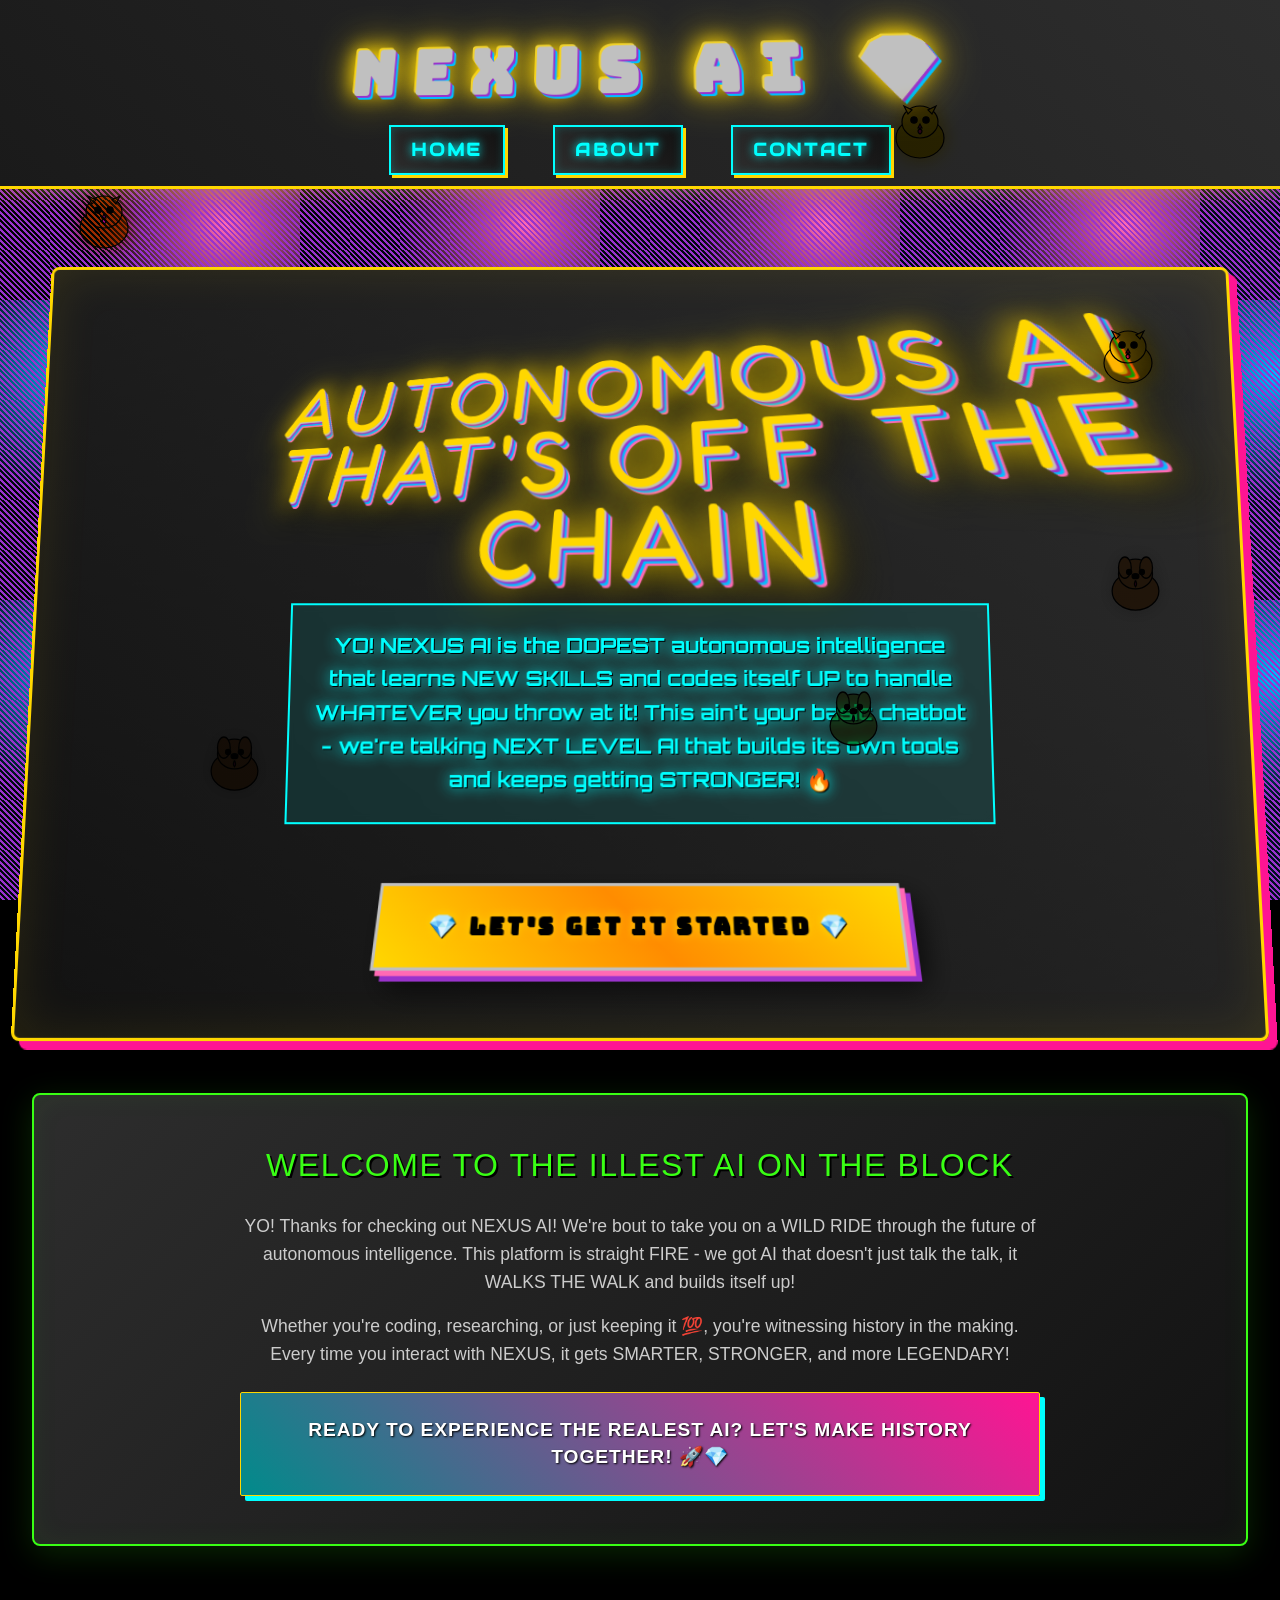
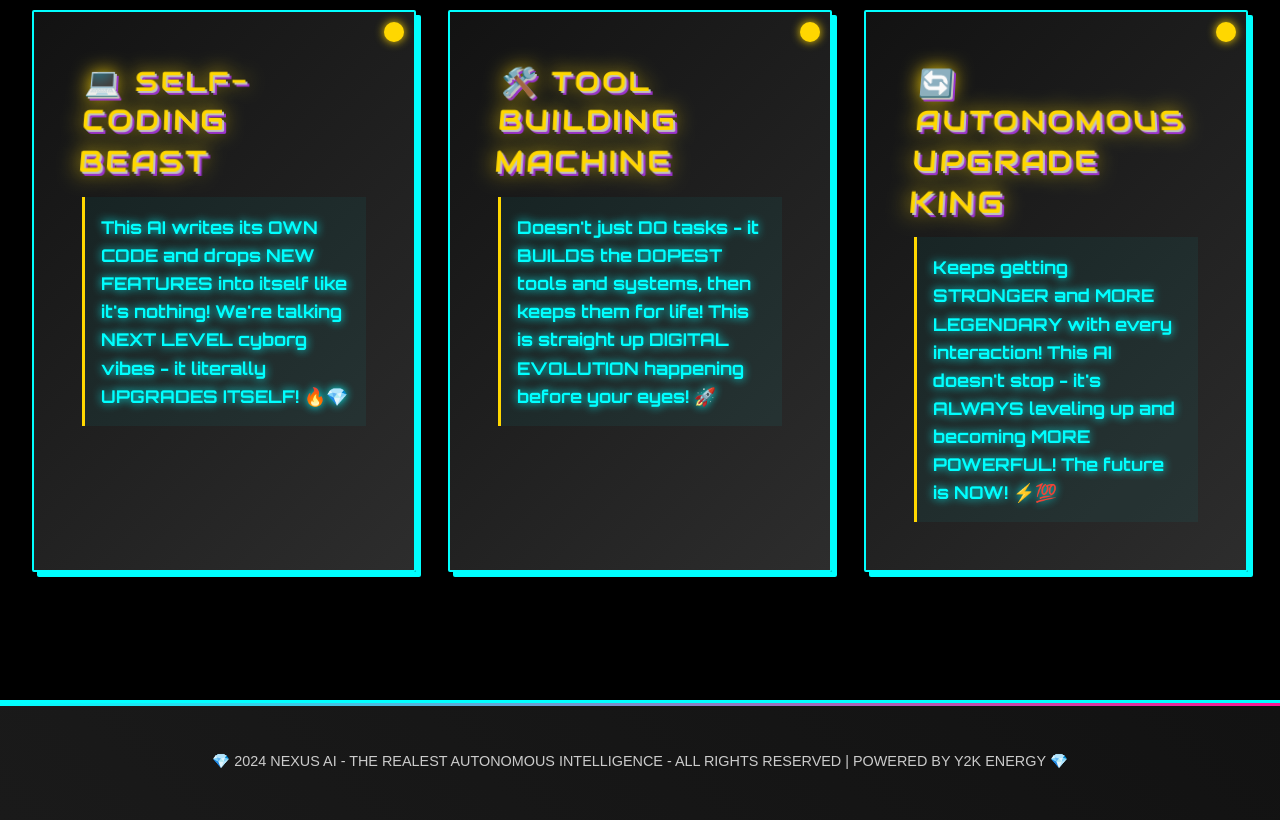
==== templates/index.html @ 3137b2b4 "Add floating cat and dog animations to website with Y2K bling effects 🤖 Generated with [Claude Code]" ====
<!DOCTYPE html>
<html lang="en">
<head>
    <meta charset="UTF-8">
    <meta name="viewport" content="width=device-width, initial-scale=1.0">
    <title>NEXUS AI 💎 Y2K AUTONOMOUS INTELLIGENCE 💎</title>
    <link rel="stylesheet" href="/static/style.css">
</head>
<body>
    <header>
        <h1>NEXUS AI 💎</h1>
        <nav>
            <ul>
                <li><a href="/">Home</a></li>
                <li><a href="/about">About</a></li>
                <li><a href="/contact">Contact</a></li>
            </ul>
        </nav>
    </header>
    
    <main>
        <section class="hero">
            <h2>AUTONOMOUS AI THAT'S OFF THE CHAIN</h2>
            <p>YO! NEXUS AI is the DOPEST autonomous intelligence that learns NEW SKILLS and codes itself UP to handle WHATEVER you throw at it! This ain't your basic chatbot - we're talking NEXT LEVEL AI that builds its own tools and keeps getting STRONGER! 🔥</p>
            <button class="cta-button">💎 LET'S GET IT STARTED 💎</button>
        </section>
        
        <section class="welcome-note">
            <div class="note-container">
                <h3>WELCOME TO THE ILLEST AI ON THE BLOCK</h3>
                <p>YO! Thanks for checking out NEXUS AI! We're bout to take you on a WILD RIDE through the future of autonomous intelligence. This platform is straight FIRE - we got AI that doesn't just talk the talk, it WALKS THE WALK and builds itself up!</p>
                <p>Whether you're coding, researching, or just keeping it 💯, you're witnessing history in the making. Every time you interact with NEXUS, it gets SMARTER, STRONGER, and more LEGENDARY!</p>
                <div class="note-highlight">
                    <strong>READY TO EXPERIENCE THE REALEST AI? LET'S MAKE HISTORY TOGETHER! 🚀💎</strong>
                </div>
            </div>
        </section>
        
        <section class="features">
            <div class="feature-card">
                <h3>💻 SELF-CODING BEAST</h3>
                <p>This AI writes its OWN CODE and drops NEW FEATURES into itself like it's nothing! We're talking NEXT LEVEL cyborg vibes - it literally UPGRADES ITSELF! 🔥💎</p>
            </div>
            <div class="feature-card">
                <h3>🛠️ TOOL BUILDING MACHINE</h3>
                <p>Doesn't just DO tasks - it BUILDS the DOPEST tools and systems, then keeps them for life! This is straight up DIGITAL EVOLUTION happening before your eyes! 🚀</p>
            </div>
            <div class="feature-card">
                <h3>🔄 AUTONOMOUS UPGRADE KING</h3>
                <p>Keeps getting STRONGER and MORE LEGENDARY with every interaction! This AI doesn't stop - it's ALWAYS leveling up and becoming MORE POWERFUL! The future is NOW! ⚡💯</p>
            </div>
        </section>
    </main>
    
    <footer>
        <p>💎 2024 NEXUS AI - THE REALEST AUTONOMOUS INTELLIGENCE - ALL RIGHTS RESERVED | POWERED BY Y2K ENERGY 💎</p>
    </footer>
    
    <!-- Floating Pets -->
    <div class="floating-pets floating-cat pet-1"></div>
    <div class="floating-pets floating-dog pet-2"></div>
    <div class="floating-pets floating-cat pet-3"></div>
    <div class="floating-pets floating-dog pet-4"></div>
    <div class="floating-pets floating-cat pet-5"></div>
    <div class="floating-pets floating-dog pet-6"></div>
    
    <script src="/static/script.js"></script>
</body>
</html>
---- static/style.css ----
@import url('https://fonts.googleapis.com/css2?family=Permanent+Marker&family=Bungee:wght@400&family=Fredoka+One:wght@400&family=Audiowide:wght@400&family=Orbitron:wght@400;700;900&display=swap');

/* Retro CSS Reset */
* {
    margin: 0;
    padding: 0;
    box-sizing: border-box;
}

:root {
    /* Y2K Hip-Hop Color Palette */
    --primary: #00FFFF;
    --primary-light: #7FFFD4;
    --primary-dark: #008B8B;
    --secondary: #FF1493;
    --accent: #FFD700;
    --success: #00FF00;
    --warning: #FF4500;
    --error: #FF0000;
    
    /* 2000s Hip-Hop Vibes */
    --bling-gold: #FFD700;
    --chrome-silver: #C0C0C0;
    --neon-green: #39FF14;
    --hot-pink: #FF69B4;
    --electric-blue: #00BFFF;
    --gangster-purple: #9932CC;
    --street-orange: #FF8C00;
    --graffiti-red: #DC143C;
    
    /* Background Colors */
    --bg-primary: #000000;
    --bg-secondary: #1a1a1a;
    --bg-tertiary: #2d2d2d;
    --bg-card: #121212;
    
    /* Text Colors */
    --text-primary: #FFFFFF;
    --text-secondary: #CCCCCC;
    --text-tertiary: #999999;
    --text-glow: #00FFFF;
    
    /* Spacing */
    --space-xs: 0.25rem;
    --space-sm: 0.5rem;
    --space-md: 1rem;
    --space-lg: 1.5rem;
    --space-xl: 2rem;
    --space-2xl: 3rem;
    --space-3xl: 4rem;
    
    /* Retro Shadows & Effects */
    --shadow-neon: 0 0 10px currentColor;
    --shadow-glow: 0 0 20px var(--accent), 0 0 30px var(--accent);
    --shadow-retro: 5px 5px 0px var(--primary);
    --shadow-deep: 8px 8px 0px var(--secondary);
    
    /* Border Radius */
    --radius-none: 0;
    --radius-sm: 2px;
    --radius-md: 4px;
    --radius-lg: 8px;
}

body {
    font-family: 'Orbitron', 'Audiowide', monospace;
    font-weight: 400;
    line-height: 1.4;
    color: var(--text-primary);
    background: var(--bg-primary);
    background-image: 
        repeating-linear-gradient(
            45deg,
            transparent,
            transparent 2px,
            var(--gangster-purple) 2px,
            var(--gangster-purple) 4px
        ),
        radial-gradient(circle at 25% 25%, var(--electric-blue) 0%, transparent 40%),
        radial-gradient(circle at 75% 75%, var(--hot-pink) 0%, transparent 40%),
        linear-gradient(135deg, var(--bg-primary) 0%, #001122 100%);
    background-size: 50px 50px, 300px 300px, 300px 300px, 100% 100%;
    background-attachment: fixed;
    min-height: 100vh;
    overflow-x: hidden;
}

header {
    background: linear-gradient(45deg, var(--bg-secondary), var(--bg-tertiary));
    border-bottom: 3px solid var(--accent);
    box-shadow: 0 4px 20px rgba(255, 215, 0, 0.3);
    padding: var(--space-lg) 0;
    position: sticky;
    top: 0;
    z-index: 50;
    backdrop-filter: blur(10px);
}

header h1 {
    text-align: center;
    color: var(--bling-gold);
    margin-bottom: var(--space-lg);
    font-size: 4rem;
    font-weight: 900;
    letter-spacing: 0.3em;
    font-family: 'Bungee', 'Permanent Marker', cursive;
    text-transform: uppercase;
    text-shadow: 
        2px 2px 0px var(--chrome-silver),
        4px 4px 0px var(--gangster-purple),
        6px 6px 0px var(--electric-blue),
        0 0 20px var(--bling-gold),
        0 0 40px var(--bling-gold);
    transform: perspective(500px) rotateX(10deg) rotateY(-5deg);
    transition: all 0.3s ease;
    background: linear-gradient(45deg, var(--bling-gold), var(--chrome-silver), var(--bling-gold));
    background-size: 200% 200%;
    -webkit-background-clip: text;
    background-clip: text;
    -webkit-text-fill-color: transparent;
    animation: bling 2s ease-in-out infinite alternate;
}

nav ul {
    display: flex;
    justify-content: center;
    list-style: none;
    gap: var(--space-2xl);
}

nav a {
    color: var(--primary);
    text-decoration: none;
    font-weight: 700;
    font-size: 1.1rem;
    letter-spacing: 0.15em;
    text-transform: uppercase;
    transition: all 0.3s ease;
    position: relative;
    font-family: 'Audiowide', 'Orbitron', monospace;
    padding: 12px 20px;
    border: 2px solid var(--primary);
    background: linear-gradient(45deg, var(--bg-tertiary), var(--bg-card));
    border-radius: 0;
    box-shadow: 
        3px 3px 0px var(--bling-gold),
        inset 0 0 10px rgba(0, 255, 255, 0.2);
    text-shadow: 0 0 10px var(--primary);
}

nav a::before {
    content: '';
    position: absolute;
    top: 0;
    left: 0;
    right: 0;
    bottom: 0;
    background: linear-gradient(45deg, var(--primary), var(--secondary));
    z-index: -1;
    border-radius: var(--radius-sm);
    opacity: 0;
    transition: opacity 0.3s ease;
}

nav a:hover {
    color: var(--bling-gold);
    text-shadow: 
        0 0 15px var(--bling-gold),
        0 0 30px var(--bling-gold);
    transform: translateY(-3px) rotateZ(2deg);
    border-color: var(--bling-gold);
    box-shadow: 
        5px 5px 0px var(--hot-pink),
        inset 0 0 20px rgba(255, 215, 0, 0.3);
    animation: matrix 0.5s ease-in-out infinite alternate;
}

nav a:hover::before {
    opacity: 1;
}

main {
    max-width: 1280px;
    margin: 0 auto;
    padding: var(--space-3xl) var(--space-xl);
    position: relative;
}

.hero {
    text-align: center;
    padding: var(--space-3xl) var(--space-xl);
    background: 
        linear-gradient(45deg, var(--bg-card) 0%, var(--bg-tertiary) 100%),
        repeating-linear-gradient(
            90deg,
            transparent,
            transparent 2px,
            var(--primary) 2px,
            var(--primary) 4px
        );
    background-size: 100% 100%, 20px 20px;
    color: var(--text-primary);
    border: 3px solid var(--accent);
    border-radius: var(--radius-lg);
    margin-bottom: var(--space-3xl);
    position: relative;
    overflow: hidden;
    box-shadow: 
        var(--shadow-deep),
        inset 0 0 50px rgba(255, 215, 0, 0.1);
    transform: perspective(1000px) rotateX(5deg);
}

.hero::before {
    content: '';
    position: absolute;
    top: 0;
    left: 0;
    right: 0;
    bottom: 0;
    background: 
        radial-gradient(circle at 30% 30%, var(--neon-green) 0%, transparent 30%),
        radial-gradient(circle at 70% 70%, var(--neon-pink) 0%, transparent 30%);
    opacity: 0.1;
    animation: pulse 4s ease-in-out infinite alternate;
}

@keyframes pulse {
    0% { opacity: 0.1; }
    100% { opacity: 0.2; }
}

@keyframes rainbow {
    0% { background-position: 0% 50%; }
    50% { background-position: 100% 50%; }
    100% { background-position: 0% 50%; }
}

@keyframes bling {
    0% { 
        background-position: 0% 50%;
        text-shadow: 
            2px 2px 0px var(--chrome-silver),
            4px 4px 0px var(--gangster-purple),
            6px 6px 0px var(--electric-blue),
            0 0 20px var(--bling-gold);
    }
    100% { 
        background-position: 100% 50%;
        text-shadow: 
            3px 3px 0px var(--chrome-silver),
            6px 6px 0px var(--gangster-purple),
            9px 9px 0px var(--electric-blue),
            0 0 40px var(--bling-gold),
            0 0 60px var(--bling-gold);
    }
}

@keyframes matrix {
    0% { transform: translateY(0px); }
    100% { transform: translateY(-20px); }
}

.hero > * {
    position: relative;
    z-index: 2;
}

.hero h2 {
    font-size: clamp(3rem, 8vw, 6rem);
    font-weight: 400;
    margin-bottom: var(--space-lg);
    letter-spacing: 0.1em;
    line-height: 0.9;
    font-family: 'Fredoka One', 'Bungee', cursive;
    text-transform: uppercase;
    color: var(--bling-gold);
    text-shadow: 
        2px 2px 0px var(--chrome-silver),
        4px 4px 0px var(--gangster-purple),
        6px 6px 0px var(--electric-blue),
        8px 8px 0px var(--hot-pink),
        0 0 30px var(--bling-gold),
        0 0 50px var(--bling-gold);
    transform: perspective(400px) rotateX(20deg) rotateY(-10deg);
    filter: drop-shadow(10px 10px 20px rgba(0, 0, 0, 0.8));
}

.hero p {
    font-size: 1.3rem;
    margin-bottom: var(--space-xl);
    color: var(--primary);
    max-width: 700px;
    margin-left: auto;
    margin-right: auto;
    line-height: 1.6;
    font-weight: 700;
    font-family: 'Orbitron', monospace;
    text-shadow: 
        1px 1px 0px var(--bg-primary),
        0 0 15px var(--primary);
    border: 2px solid var(--primary);
    padding: var(--space-lg);
    background: rgba(0, 255, 255, 0.1);
    backdrop-filter: blur(5px);
}

.cta-button {
    background: linear-gradient(45deg, var(--bling-gold), var(--street-orange), var(--bling-gold));
    color: var(--bg-primary);
    border: 3px solid var(--chrome-silver);
    padding: var(--space-lg) var(--space-2xl);
    font-size: 1.4rem;
    font-weight: 900;
    border-radius: 0;
    cursor: pointer;
    transition: all 0.3s ease;
    margin-top: var(--space-lg);
    box-shadow: 
        5px 5px 0px var(--hot-pink),
        10px 10px 0px var(--gangster-purple),
        15px 15px 30px rgba(0, 0, 0, 0.7);
    font-family: 'Bungee', 'Permanent Marker', cursive;
    letter-spacing: 0.15em;
    text-transform: uppercase;
    position: relative;
    overflow: hidden;
    text-shadow: 
        1px 1px 0px var(--bg-primary),
        0 0 10px var(--bling-gold);
    transform: perspective(200px) rotateX(5deg);
}

.cta-button::before {
    content: '';
    position: absolute;
    top: 0;
    left: -100%;
    width: 100%;
    height: 100%;
    background: linear-gradient(90deg, transparent, rgba(255, 255, 255, 0.3), transparent);
    transition: left 0.6s ease;
}

.cta-button:hover {
    transform: perspective(200px) rotateX(10deg) translateY(-8px) scale(1.1);
    box-shadow: 
        8px 8px 0px var(--electric-blue),
        16px 16px 0px var(--hot-pink),
        24px 24px 50px rgba(0, 0, 0, 0.8);
    text-shadow: 
        0 0 20px var(--bling-gold),
        0 0 40px var(--bling-gold);
    background: linear-gradient(45deg, var(--chrome-silver), var(--bling-gold), var(--chrome-silver));
    animation: bling 1s ease-in-out infinite alternate;
}

.cta-button:hover::before {
    left: 100%;
}

.cta-button:active {
    transform: translateY(-2px) scale(1.02);
}

.welcome-note {
    text-align: center;
    padding: var(--space-2xl);
    background: linear-gradient(135deg, var(--bg-tertiary) 0%, var(--bg-card) 100%);
    border: 2px solid var(--neon-green);
    border-radius: var(--radius-lg);
    margin-bottom: var(--space-3xl);
    position: relative;
    overflow: hidden;
    box-shadow: 
        0 8px 32px rgba(57, 255, 20, 0.15),
        inset 0 0 30px rgba(57, 255, 20, 0.05);
}

.welcome-note::before {
    content: '';
    position: absolute;
    top: 0;
    left: 0;
    right: 0;
    height: 3px;
    background: linear-gradient(90deg, var(--neon-green), var(--accent), var(--neon-pink));
    background-size: 200% 100%;
    animation: rainbow 2s linear infinite;
}

.note-container {
    position: relative;
    z-index: 2;
    max-width: 800px;
    margin: 0 auto;
}

.welcome-note h3 {
    font-size: 2rem;
    font-weight: 400;
    margin-bottom: var(--space-lg);
    color: var(--neon-green);
    letter-spacing: 0.05em;
    font-family: 'Bebas Neue', sans-serif;
    text-transform: uppercase;
    text-shadow: 2px 2px 0px var(--bg-primary);
}

.welcome-note p {
    color: var(--text-secondary);
    line-height: 1.6;
    font-size: 1.1rem;
    margin-bottom: var(--space-md);
    font-family: 'Rubik', sans-serif;
}

.note-highlight {
    background: linear-gradient(45deg, var(--primary-dark), var(--secondary));
    padding: var(--space-lg);
    border-radius: var(--radius-sm);
    margin-top: var(--space-lg);
    border: 1px solid var(--accent);
    box-shadow: var(--shadow-retro);
}

.note-highlight strong {
    color: var(--text-primary);
    font-size: 1.2rem;
    font-family: 'Oswald', sans-serif;
    text-transform: uppercase;
    letter-spacing: 0.05em;
    text-shadow: 1px 1px 2px var(--bg-primary);
}

.features {
    display: grid;
    grid-template-columns: repeat(auto-fit, minmax(320px, 1fr));
    gap: var(--space-xl);
    margin-top: var(--space-3xl);
}

.feature-card {
    background: linear-gradient(135deg, var(--bg-card), var(--bg-tertiary));
    padding: var(--space-2xl);
    border-radius: var(--radius-sm);
    border: 2px solid var(--primary);
    transition: all 0.3s ease;
    position: relative;
    overflow: hidden;
    box-shadow: var(--shadow-retro);
}

.feature-card::before {
    content: '';
    position: absolute;
    top: 0;
    left: 0;
    right: 0;
    height: 5px;
    background: linear-gradient(90deg, var(--accent), var(--neon-green), var(--neon-pink));
    background-size: 200% 100%;
    animation: rainbow 2s linear infinite;
}

.feature-card::after {
    content: '';
    position: absolute;
    top: 10px;
    right: 10px;
    width: 20px;
    height: 20px;
    background: var(--accent);
    border-radius: 50%;
    box-shadow: 0 0 10px var(--accent);
}

.feature-card:hover {
    transform: translateY(-5px) rotate(1deg);
    box-shadow: 
        var(--shadow-deep),
        0 0 30px rgba(255, 107, 0, 0.3);
    border-color: var(--accent);
}

.feature-card h3 {
    font-size: 1.8rem;
    font-weight: 400;
    margin-bottom: var(--space-md);
    color: var(--bling-gold);
    letter-spacing: 0.1em;
    font-family: 'Audiowide', 'Bungee', monospace;
    text-transform: uppercase;
    text-shadow: 
        2px 2px 0px var(--chrome-silver),
        4px 4px 0px var(--gangster-purple),
        0 0 20px var(--bling-gold);
    position: relative;
    z-index: 2;
    transform: perspective(300px) rotateX(10deg);
}

.feature-card p {
    color: var(--primary);
    line-height: 1.6;
    font-size: 1.1rem;
    font-family: 'Orbitron', monospace;
    font-weight: 700;
    position: relative;
    z-index: 2;
    text-shadow: 0 0 10px var(--primary);
    border-left: 3px solid var(--bling-gold);
    padding-left: var(--space-md);
    background: rgba(0, 255, 255, 0.05);
    padding: var(--space-md);
}

footer {
    background: linear-gradient(45deg, var(--bg-secondary), var(--bg-card));
    color: var(--text-secondary);
    text-align: center;
    padding: var(--space-2xl);
    margin-top: var(--space-3xl);
    font-size: 0.9rem;
    border-top: 3px solid var(--primary);
    position: relative;
    font-family: 'Rubik', sans-serif;
}

footer::before {
    content: '';
    position: absolute;
    top: 0;
    left: 0;
    right: 0;
    height: 3px;
    background: linear-gradient(90deg, var(--primary), var(--secondary), var(--accent));
    background-size: 200% 100%;
    animation: rainbow 3s linear infinite;
}

/* Floating Pets */
.floating-pets {
    position: fixed;
    pointer-events: none;
    z-index: 100;
    mix-blend-mode: multiply;
}

.floating-cat {
    width: 80px;
    height: 80px;
    background: url('data:image/svg+xml;utf8,<svg xmlns="http://www.w3.org/2000/svg" width="80" height="80" viewBox="0 0 200 200"><g fill="%23FFD700" stroke="%23000" stroke-width="3"><ellipse cx="100" cy="120" rx="60" ry="50"/><ellipse cx="100" cy="80" rx="45" ry="40"/><path d="M70 60 L60 40 L80 50 Z"/><path d="M130 60 L140 40 L120 50 Z"/><circle cx="85" cy="75" r="8" fill="%23000"/><circle cx="115" cy="75" r="8" fill="%23000"/><path d="M100 85 L95 95 L105 95 Z" fill="%23FF1493"/><path d="M100 95 Q90 105 100 110 Q110 105 100 95" fill="%23FF1493"/></g></svg>') center/contain no-repeat;
    animation: float-cat 6s ease-in-out infinite;
    filter: drop-shadow(0 0 10px var(--bling-gold));
}

.floating-dog {
    width: 85px;
    height: 85px;
    background: url('data:image/svg+xml;utf8,<svg xmlns="http://www.w3.org/2000/svg" width="85" height="85" viewBox="0 0 200 200"><g fill="%23CD853F" stroke="%23000" stroke-width="3"><ellipse cx="100" cy="120" rx="55" ry="45"/><ellipse cx="100" cy="80" rx="40" ry="35"/><ellipse cx="75" cy="65" rx="15" ry="25"/><ellipse cx="125" cy="65" rx="15" ry="25"/><circle cx="85" cy="75" r="6" fill="%23000"/><circle cx="115" cy="75" r="6" fill="%23000"/><ellipse cx="100" cy="85" rx="8" ry="6" fill="%23000"/><path d="M100 95 Q95 105 100 110 Q105 105 100 95" fill="%23FF1493"/></g></svg>') center/contain no-repeat;
    animation: float-dog 8s ease-in-out infinite;
    filter: drop-shadow(0 0 10px var(--chrome-silver));
}

@keyframes float-cat {
    0%, 100% {
        transform: translateY(0px) rotate(0deg) scale(1);
        opacity: 0.8;
    }
    25% {
        transform: translateY(-20px) rotate(5deg) scale(1.1);
        opacity: 0.9;
    }
    50% {
        transform: translateY(-10px) rotate(-3deg) scale(0.95);
        opacity: 1;
    }
    75% {
        transform: translateY(-25px) rotate(8deg) scale(1.05);
        opacity: 0.85;
    }
}

@keyframes float-dog {
    0%, 100% {
        transform: translateY(0px) rotate(0deg) scale(1);
        opacity: 0.7;
    }
    20% {
        transform: translateY(-15px) rotate(-5deg) scale(1.08);
        opacity: 0.9;
    }
    40% {
        transform: translateY(-30px) rotate(3deg) scale(0.92);
        opacity: 1;
    }
    60% {
        transform: translateY(-8px) rotate(-8deg) scale(1.12);
        opacity: 0.8;
    }
    80% {
        transform: translateY(-22px) rotate(2deg) scale(0.98);
        opacity: 0.95;
    }
}

.pet-1 {
    top: 20%;
    left: 5%;
    animation-delay: 0s;
}

.pet-2 {
    top: 60%;
    right: 8%;
    animation-delay: 2s;
}

.pet-3 {
    top: 35%;
    left: 85%;
    animation-delay: 1s;
}

.pet-4 {
    top: 80%;
    left: 15%;
    animation-delay: 3s;
}

.pet-5 {
    top: 10%;
    right: 25%;
    animation-delay: 4s;
}

.pet-6 {
    top: 75%;
    right: 30%;
    animation-delay: 1.5s;
}

/* Retro Responsive Design */
@media (max-width: 768px) {
    :root {
        --space-md: 0.75rem;
        --space-lg: 1.25rem;
        --space-xl: 1.5rem;
        --space-2xl: 2rem;
        --space-3xl: 2.5rem;
    }
    
    header h1 {
        font-size: 2.5rem;
        letter-spacing: 0.1em;
    }
    
    nav ul {
        flex-direction: column;
        gap: var(--space-lg);
    }
    
    nav a {
        font-size: 1rem;
        padding: 6px 12px;
    }
    
    main {
        padding: var(--space-xl) var(--space-md);
    }
    
    .hero {
        padding: var(--space-2xl) var(--space-lg);
        transform: perspective(500px) rotateX(3deg);
    }
    
    .welcome-note {
        padding: var(--space-xl) var(--space-md);
    }
    
    .welcome-note h3 {
        font-size: 1.5rem;
    }
    
    .welcome-note p {
        font-size: 1rem;
    }
    
    .note-highlight {
        padding: var(--space-md);
    }
    
    .note-highlight strong {
        font-size: 1.1rem;
    }
    
    .hero h2 {
        font-size: clamp(2rem, 8vw, 3.5rem);
    }
    
    .features {
        grid-template-columns: 1fr;
        gap: var(--space-lg);
    }
    
    .feature-card {
        padding: var(--space-xl);
    }
    
    .cta-button {
        font-size: 1.1rem;
        padding: var(--space-md) var(--space-xl);
    }
}
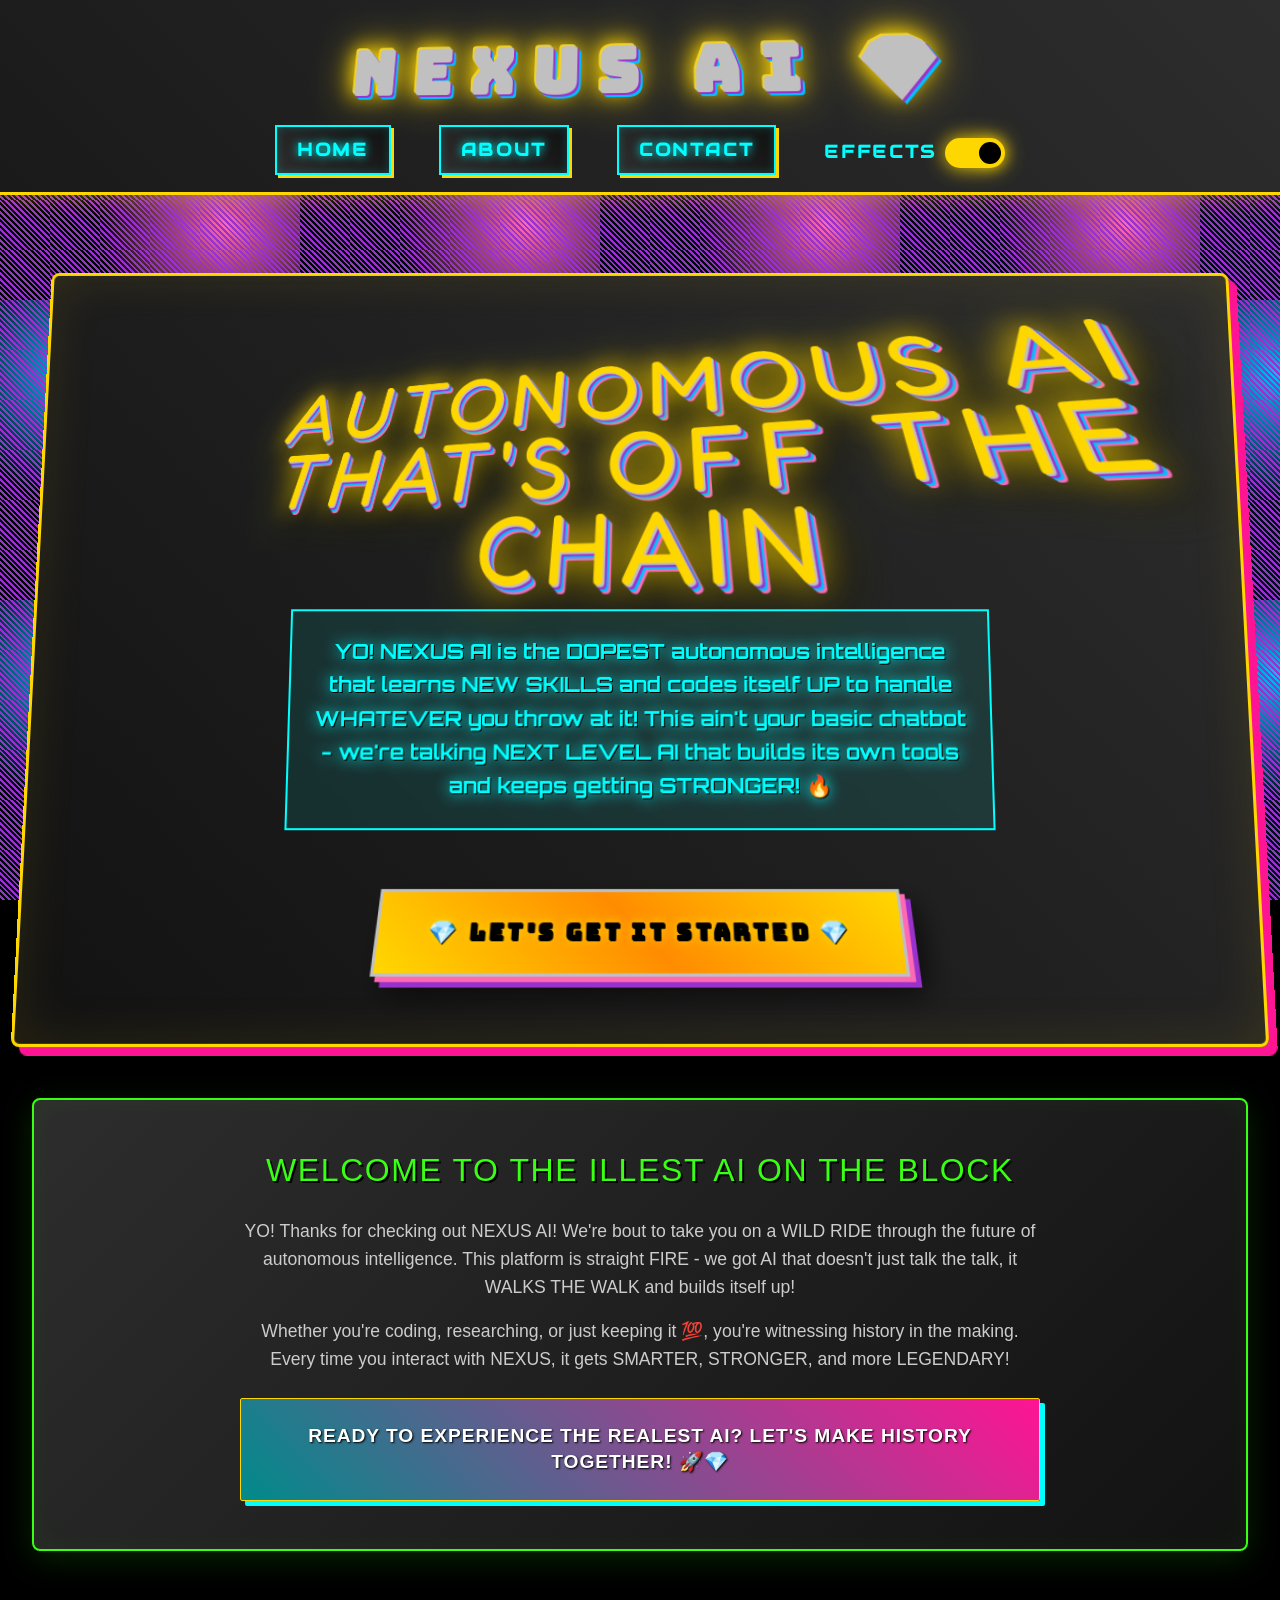
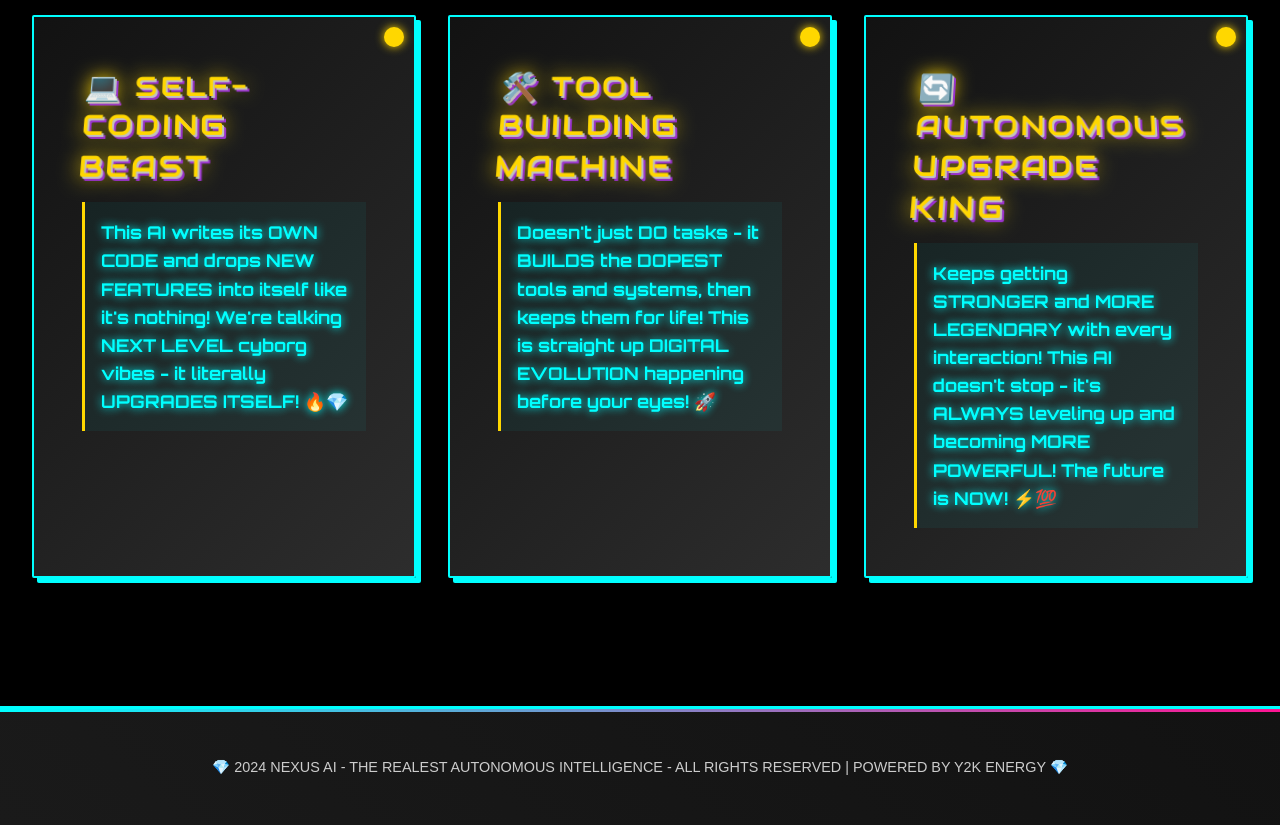
==== commit 8f830ea6: "Add colorful effects toggle switch to frontend 🤖 Generated with [Claude Code](https://claude.ai/code" ====
--- a/templates/index.html
+++ b/templates/index.html
@@ -14,6 +14,13 @@
                 <li><a href="/">Home</a></li>
                 <li><a href="/about">About</a></li>
                 <li><a href="/contact">Contact</a></li>
+                <li>
+                    <div class="effects-toggle">
+                        <label for="effects-switch">Effects</label>
+                        <input type="checkbox" id="effects-switch" 
+                               checked class="toggle-switch">
+                    </div>
+                </li>
             </ul>
         </nav>
     </header>
@@ -56,14 +63,6 @@
         <p>💎 2024 NEXUS AI - THE REALEST AUTONOMOUS INTELLIGENCE - ALL RIGHTS RESERVED | POWERED BY Y2K ENERGY 💎</p>
     </footer>
     
-    <!-- Floating Pets -->
-    <div class="floating-pets floating-cat pet-1"></div>
-    <div class="floating-pets floating-dog pet-2"></div>
-    <div class="floating-pets floating-cat pet-3"></div>
-    <div class="floating-pets floating-dog pet-4"></div>
-    <div class="floating-pets floating-cat pet-5"></div>
-    <div class="floating-pets floating-dog pet-6"></div>
-    
     <script src="/static/script.js"></script>
 </body>
 </html>
--- a/static/style.css
+++ b/static/style.css
@@ -179,6 +179,95 @@
     opacity: 1;
 }
 
+.effects-toggle {
+    display: flex;
+    align-items: center;
+    gap: var(--space-sm);
+    color: var(--primary);
+    font-weight: 700;
+    font-size: 1.1rem;
+    letter-spacing: 0.15em;
+    text-transform: uppercase;
+    font-family: 'Audiowide', 'Orbitron', monospace;
+}
+
+.toggle-switch {
+    position: relative;
+    width: 60px;
+    height: 30px;
+    appearance: none;
+    background: var(--bg-tertiary);
+    border: 2px solid var(--primary);
+    border-radius: 15px;
+    cursor: pointer;
+    transition: all 0.3s ease;
+}
+
+.toggle-switch::before {
+    content: '';
+    position: absolute;
+    top: 2px;
+    left: 2px;
+    width: 22px;
+    height: 22px;
+    background: var(--primary);
+    border-radius: 50%;
+    transition: all 0.3s ease;
+    box-shadow: 0 0 10px var(--primary);
+}
+
+.toggle-switch:checked {
+    background: var(--bling-gold);
+    border-color: var(--bling-gold);
+    box-shadow: 0 0 20px var(--bling-gold);
+}
+
+.toggle-switch:checked::before {
+    transform: translateX(30px);
+    background: var(--bg-primary);
+    box-shadow: 0 0 15px var(--bling-gold);
+}
+
+body.effects-disabled * {
+    animation: none !important;
+    transform: none !important;
+    text-shadow: none !important;
+    box-shadow: none !important;
+    background: var(--bg-primary) !important;
+    border: 1px solid var(--text-tertiary) !important;
+    filter: none !important;
+}
+
+body.effects-disabled {
+    background: var(--bg-primary) !important;
+    background-image: none !important;
+}
+
+body.effects-disabled header h1 {
+    color: var(--text-primary) !important;
+    font-family: Arial, sans-serif !important;
+}
+
+body.effects-disabled .hero h2 {
+    color: var(--text-primary) !important;
+    font-family: Arial, sans-serif !important;
+}
+
+body.effects-disabled .feature-card h3 {
+    color: var(--text-primary) !important;
+    font-family: Arial, sans-serif !important;
+}
+
+body.effects-disabled nav a {
+    background: var(--bg-secondary) !important;
+    color: var(--text-primary) !important;
+}
+
+body.effects-disabled .cta-button {
+    background: var(--bg-secondary) !important;
+    color: var(--text-primary) !important;
+}
+
 main {
     max-width: 1280px;
     margin: 0 auto;
@@ -539,108 +628,6 @@
     animation: rainbow 3s linear infinite;
 }
 
-/* Floating Pets */
-.floating-pets {
-    position: fixed;
-    pointer-events: none;
-    z-index: 100;
-    mix-blend-mode: multiply;
-}
-
-.floating-cat {
-    width: 80px;
-    height: 80px;
-    background: url('data:image/svg+xml;utf8,<svg xmlns="http://www.w3.org/2000/svg" width="80" height="80" viewBox="0 0 200 200"><g fill="%23FFD700" stroke="%23000" stroke-width="3"><ellipse cx="100" cy="120" rx="60" ry="50"/><ellipse cx="100" cy="80" rx="45" ry="40"/><path d="M70 60 L60 40 L80 50 Z"/><path d="M130 60 L140 40 L120 50 Z"/><circle cx="85" cy="75" r="8" fill="%23000"/><circle cx="115" cy="75" r="8" fill="%23000"/><path d="M100 85 L95 95 L105 95 Z" fill="%23FF1493"/><path d="M100 95 Q90 105 100 110 Q110 105 100 95" fill="%23FF1493"/></g></svg>') center/contain no-repeat;
-    animation: float-cat 6s ease-in-out infinite;
-    filter: drop-shadow(0 0 10px var(--bling-gold));
-}
-
-.floating-dog {
-    width: 85px;
-    height: 85px;
-    background: url('data:image/svg+xml;utf8,<svg xmlns="http://www.w3.org/2000/svg" width="85" height="85" viewBox="0 0 200 200"><g fill="%23CD853F" stroke="%23000" stroke-width="3"><ellipse cx="100" cy="120" rx="55" ry="45"/><ellipse cx="100" cy="80" rx="40" ry="35"/><ellipse cx="75" cy="65" rx="15" ry="25"/><ellipse cx="125" cy="65" rx="15" ry="25"/><circle cx="85" cy="75" r="6" fill="%23000"/><circle cx="115" cy="75" r="6" fill="%23000"/><ellipse cx="100" cy="85" rx="8" ry="6" fill="%23000"/><path d="M100 95 Q95 105 100 110 Q105 105 100 95" fill="%23FF1493"/></g></svg>') center/contain no-repeat;
-    animation: float-dog 8s ease-in-out infinite;
-    filter: drop-shadow(0 0 10px var(--chrome-silver));
-}
-
-@keyframes float-cat {
-    0%, 100% {
-        transform: translateY(0px) rotate(0deg) scale(1);
-        opacity: 0.8;
-    }
-    25% {
-        transform: translateY(-20px) rotate(5deg) scale(1.1);
-        opacity: 0.9;
-    }
-    50% {
-        transform: translateY(-10px) rotate(-3deg) scale(0.95);
-        opacity: 1;
-    }
-    75% {
-        transform: translateY(-25px) rotate(8deg) scale(1.05);
-        opacity: 0.85;
-    }
-}
-
-@keyframes float-dog {
-    0%, 100% {
-        transform: translateY(0px) rotate(0deg) scale(1);
-        opacity: 0.7;
-    }
-    20% {
-        transform: translateY(-15px) rotate(-5deg) scale(1.08);
-        opacity: 0.9;
-    }
-    40% {
-        transform: translateY(-30px) rotate(3deg) scale(0.92);
-        opacity: 1;
-    }
-    60% {
-        transform: translateY(-8px) rotate(-8deg) scale(1.12);
-        opacity: 0.8;
-    }
-    80% {
-        transform: translateY(-22px) rotate(2deg) scale(0.98);
-        opacity: 0.95;
-    }
-}
-
-.pet-1 {
-    top: 20%;
-    left: 5%;
-    animation-delay: 0s;
-}
-
-.pet-2 {
-    top: 60%;
-    right: 8%;
-    animation-delay: 2s;
-}
-
-.pet-3 {
-    top: 35%;
-    left: 85%;
-    animation-delay: 1s;
-}
-
-.pet-4 {
-    top: 80%;
-    left: 15%;
-    animation-delay: 3s;
-}
-
-.pet-5 {
-    top: 10%;
-    right: 25%;
-    animation-delay: 4s;
-}
-
-.pet-6 {
-    top: 75%;
-    right: 30%;
-    animation-delay: 1.5s;
-}
-
 /* Retro Responsive Design */
 @media (max-width: 768px) {
     :root {
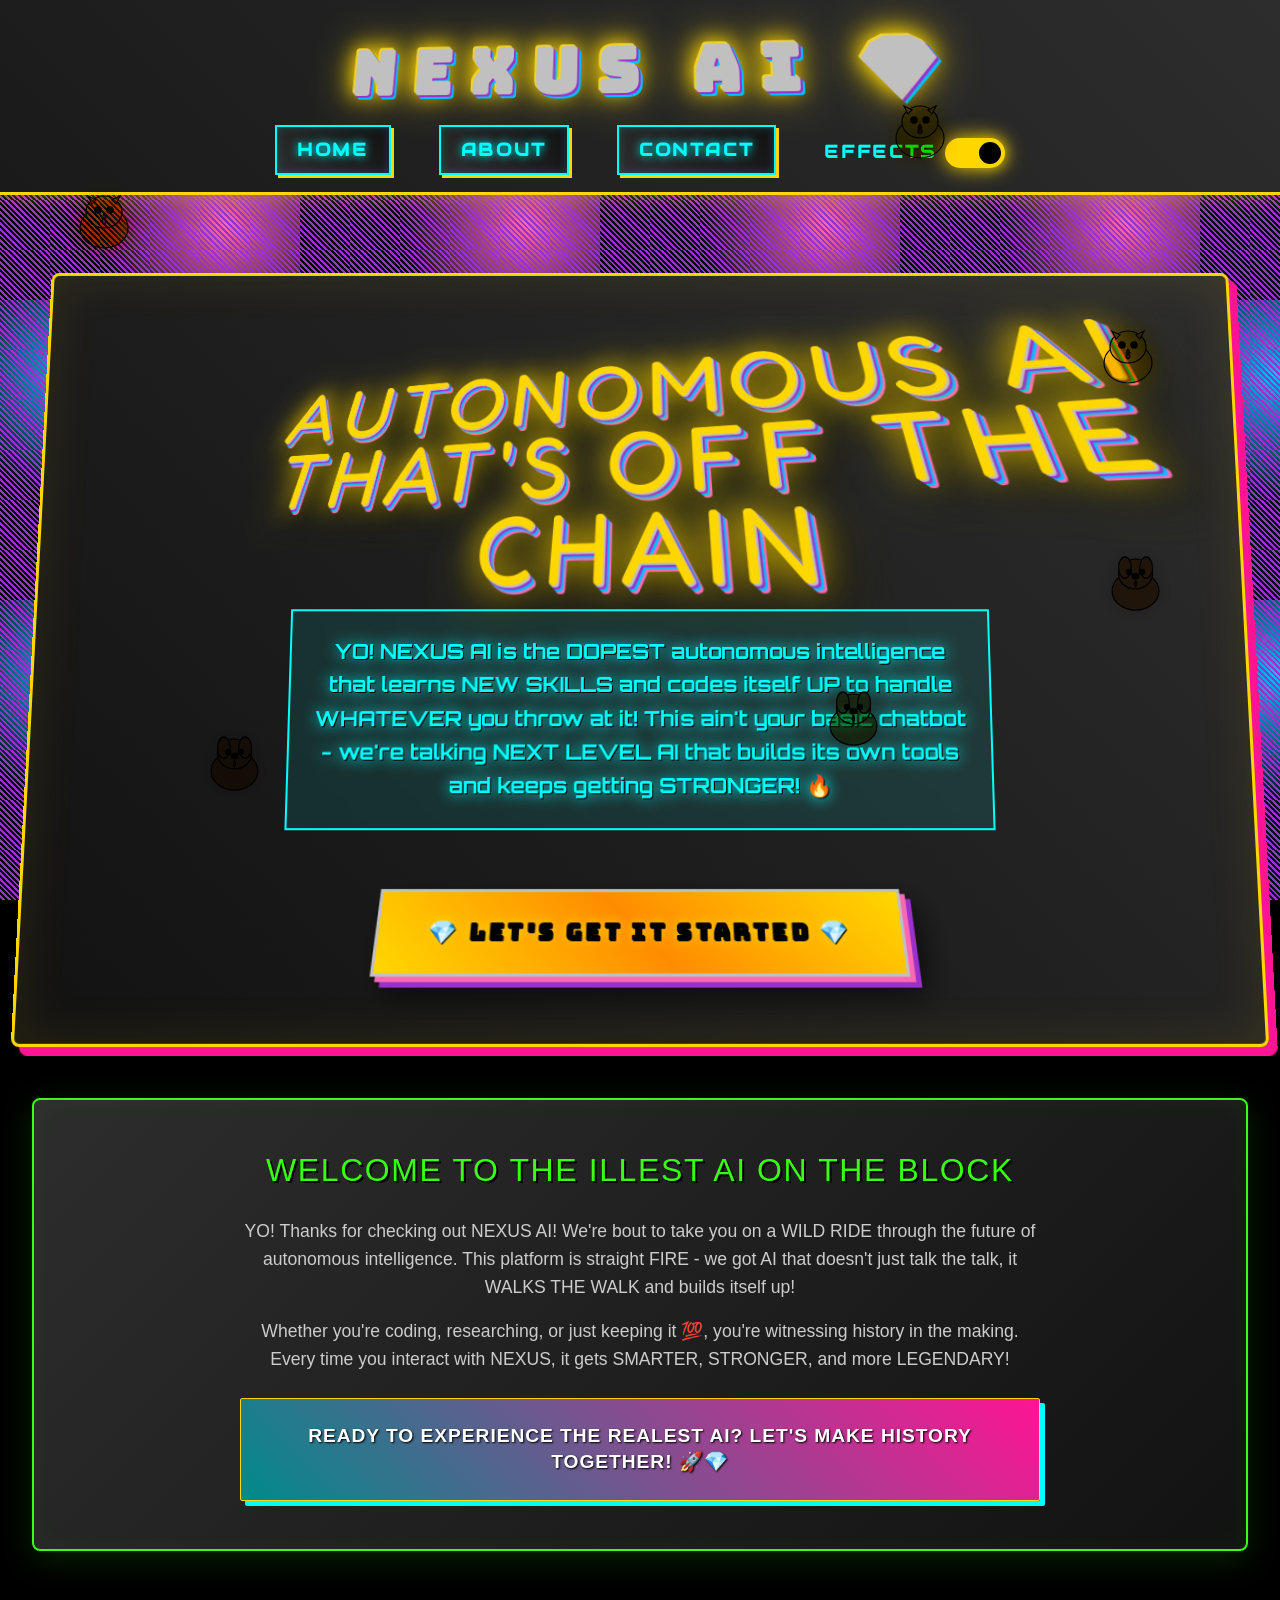
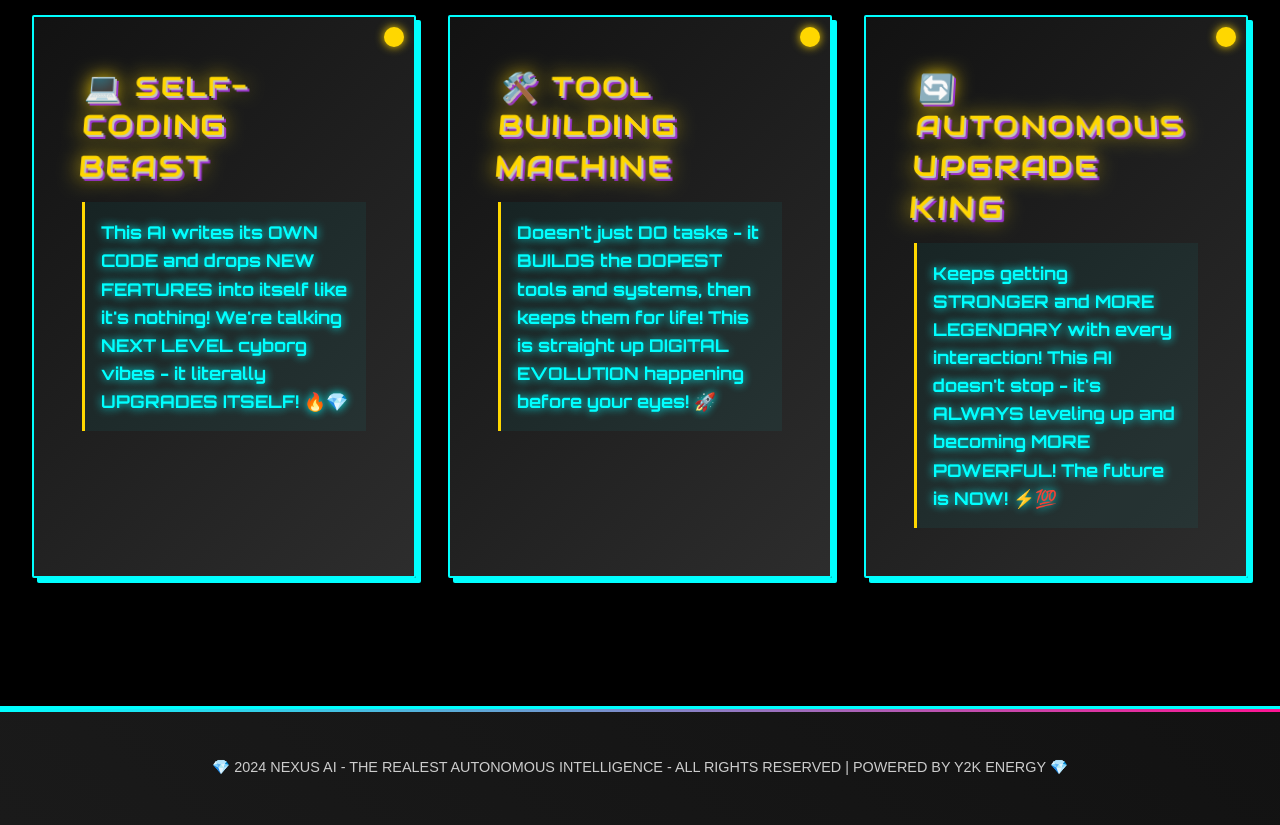
==== commit 2c03a468: "Merge pull request #11 from mjfuentes/feature/task-0d001679-f51f-4492-97f9-6d282e0bca7a feat: autono" ====
--- a/templates/index.html
+++ b/templates/index.html
@@ -63,6 +63,14 @@
         <p>💎 2024 NEXUS AI - THE REALEST AUTONOMOUS INTELLIGENCE - ALL RIGHTS RESERVED | POWERED BY Y2K ENERGY 💎</p>
     </footer>
     
+    <!-- Floating Pets -->
+    <div class="floating-pets floating-cat pet-1"></div>
+    <div class="floating-pets floating-dog pet-2"></div>
+    <div class="floating-pets floating-cat pet-3"></div>
+    <div class="floating-pets floating-dog pet-4"></div>
+    <div class="floating-pets floating-cat pet-5"></div>
+    <div class="floating-pets floating-dog pet-6"></div>
+    
     <script src="/static/script.js"></script>
 </body>
 </html>
--- a/static/style.css
+++ b/static/style.css
@@ -628,6 +628,108 @@
     animation: rainbow 3s linear infinite;
 }
 
+/* Floating Pets */
+.floating-pets {
+    position: fixed;
+    pointer-events: none;
+    z-index: 100;
+    mix-blend-mode: multiply;
+}
+
+.floating-cat {
+    width: 80px;
+    height: 80px;
+    background: url('data:image/svg+xml;utf8,<svg xmlns="http://www.w3.org/2000/svg" width="80" height="80" viewBox="0 0 200 200"><g fill="%23FFD700" stroke="%23000" stroke-width="3"><ellipse cx="100" cy="120" rx="60" ry="50"/><ellipse cx="100" cy="80" rx="45" ry="40"/><path d="M70 60 L60 40 L80 50 Z"/><path d="M130 60 L140 40 L120 50 Z"/><circle cx="85" cy="75" r="8" fill="%23000"/><circle cx="115" cy="75" r="8" fill="%23000"/><path d="M100 85 L95 95 L105 95 Z" fill="%23FF1493"/><path d="M100 95 Q90 105 100 110 Q110 105 100 95" fill="%23FF1493"/></g></svg>') center/contain no-repeat;
+    animation: float-cat 6s ease-in-out infinite;
+    filter: drop-shadow(0 0 10px var(--bling-gold));
+}
+
+.floating-dog {
+    width: 85px;
+    height: 85px;
+    background: url('data:image/svg+xml;utf8,<svg xmlns="http://www.w3.org/2000/svg" width="85" height="85" viewBox="0 0 200 200"><g fill="%23CD853F" stroke="%23000" stroke-width="3"><ellipse cx="100" cy="120" rx="55" ry="45"/><ellipse cx="100" cy="80" rx="40" ry="35"/><ellipse cx="75" cy="65" rx="15" ry="25"/><ellipse cx="125" cy="65" rx="15" ry="25"/><circle cx="85" cy="75" r="6" fill="%23000"/><circle cx="115" cy="75" r="6" fill="%23000"/><ellipse cx="100" cy="85" rx="8" ry="6" fill="%23000"/><path d="M100 95 Q95 105 100 110 Q105 105 100 95" fill="%23FF1493"/></g></svg>') center/contain no-repeat;
+    animation: float-dog 8s ease-in-out infinite;
+    filter: drop-shadow(0 0 10px var(--chrome-silver));
+}
+
+@keyframes float-cat {
+    0%, 100% {
+        transform: translateY(0px) rotate(0deg) scale(1);
+        opacity: 0.8;
+    }
+    25% {
+        transform: translateY(-20px) rotate(5deg) scale(1.1);
+        opacity: 0.9;
+    }
+    50% {
+        transform: translateY(-10px) rotate(-3deg) scale(0.95);
+        opacity: 1;
+    }
+    75% {
+        transform: translateY(-25px) rotate(8deg) scale(1.05);
+        opacity: 0.85;
+    }
+}
+
+@keyframes float-dog {
+    0%, 100% {
+        transform: translateY(0px) rotate(0deg) scale(1);
+        opacity: 0.7;
+    }
+    20% {
+        transform: translateY(-15px) rotate(-5deg) scale(1.08);
+        opacity: 0.9;
+    }
+    40% {
+        transform: translateY(-30px) rotate(3deg) scale(0.92);
+        opacity: 1;
+    }
+    60% {
+        transform: translateY(-8px) rotate(-8deg) scale(1.12);
+        opacity: 0.8;
+    }
+    80% {
+        transform: translateY(-22px) rotate(2deg) scale(0.98);
+        opacity: 0.95;
+    }
+}
+
+.pet-1 {
+    top: 20%;
+    left: 5%;
+    animation-delay: 0s;
+}
+
+.pet-2 {
+    top: 60%;
+    right: 8%;
+    animation-delay: 2s;
+}
+
+.pet-3 {
+    top: 35%;
+    left: 85%;
+    animation-delay: 1s;
+}
+
+.pet-4 {
+    top: 80%;
+    left: 15%;
+    animation-delay: 3s;
+}
+
+.pet-5 {
+    top: 10%;
+    right: 25%;
+    animation-delay: 4s;
+}
+
+.pet-6 {
+    top: 75%;
+    right: 30%;
+    animation-delay: 1.5s;
+}
+
 /* Retro Responsive Design */
 @media (max-width: 768px) {
     :root {
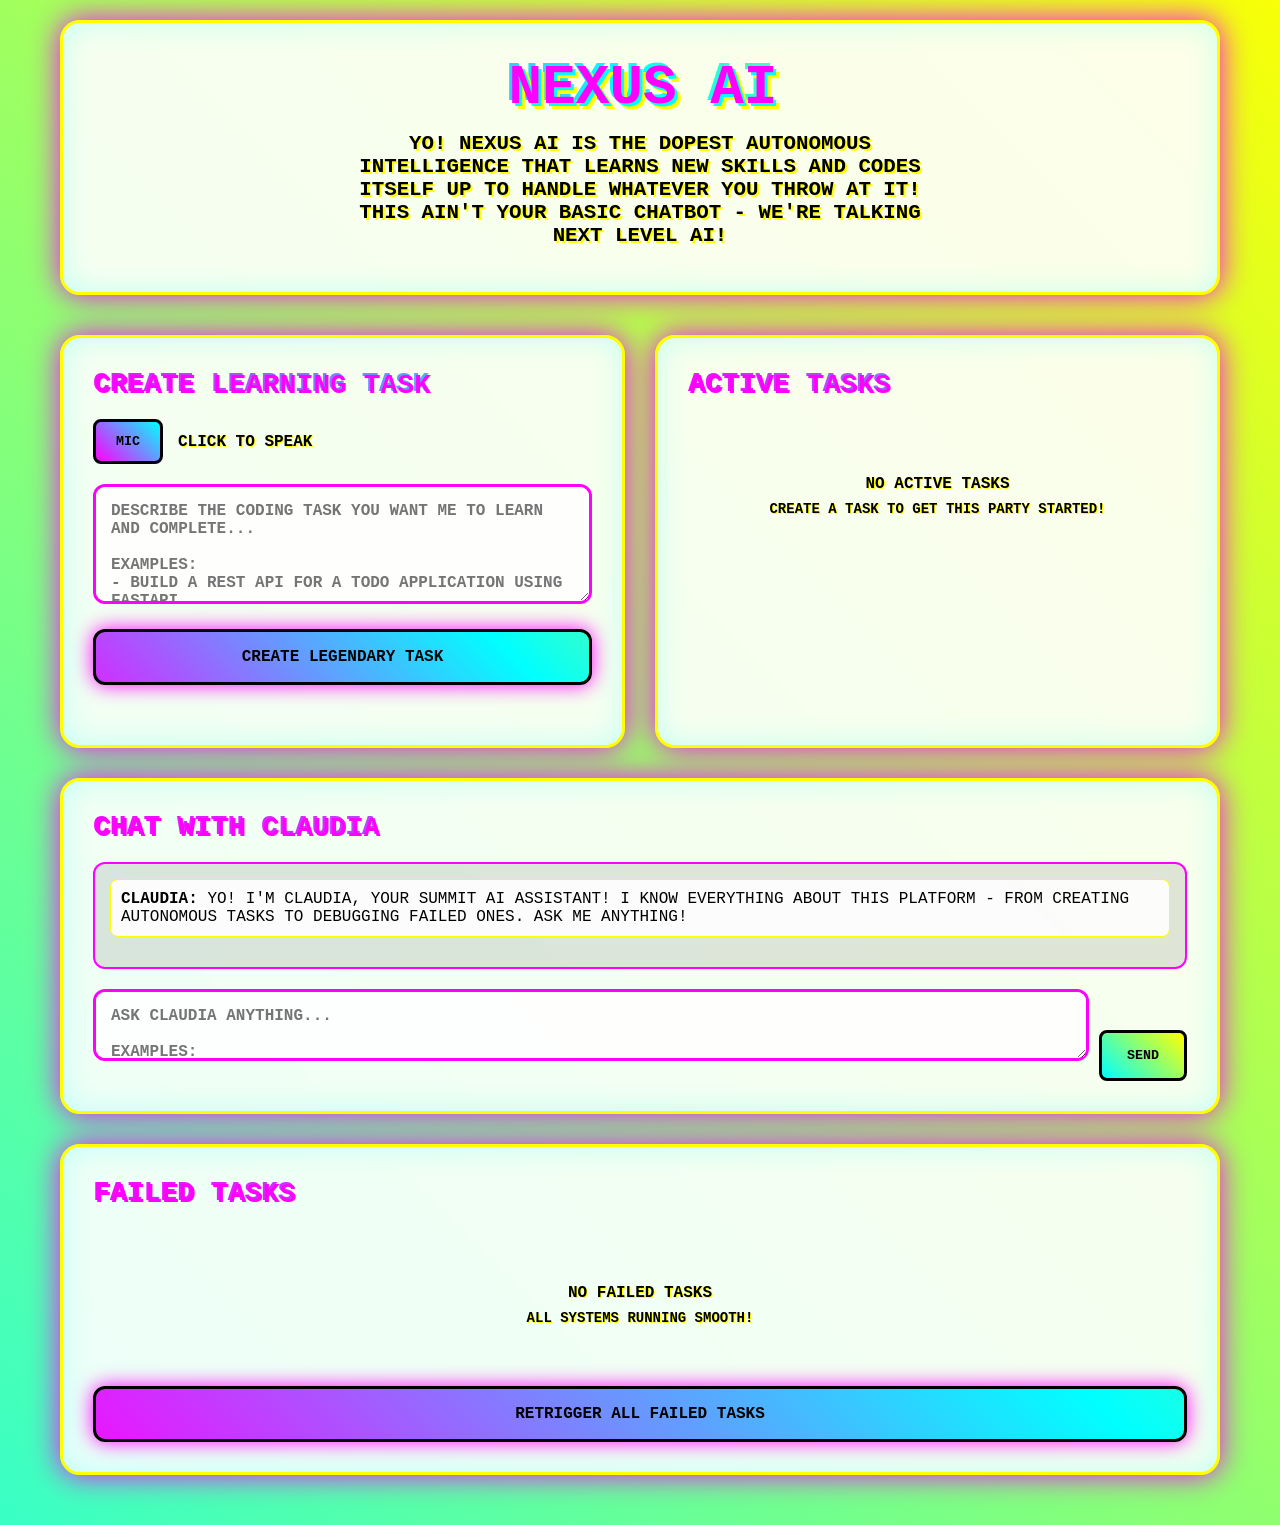
==== commit a675db92: "Add Claudia chat interface with comprehensive platform context" ====
--- a/templates/index.html
+++ b/templates/index.html
@@ -3,74 +3,740 @@
 <head>
     <meta charset="UTF-8">
     <meta name="viewport" content="width=device-width, initial-scale=1.0">
-    <title>NEXUS AI 💎 Y2K AUTONOMOUS INTELLIGENCE 💎</title>
-    <link rel="stylesheet" href="/static/style.css">
+    <title> NEXUS AI  Y2K AUTONOMOUS INTELLIGENCE </title>
+    <style>
+        * { margin: 0; padding: 0; box-sizing: border-box; }
+        
+        body { 
+            font-family: 'Courier New', 'Arial Black', monospace; 
+            margin: 0; 
+            background: linear-gradient(45deg, #ff00ff, #00ffff, #ffff00, #ff00ff);
+            background-size: 400% 400%;
+            animation: gradientShift 3s ease infinite;
+            min-height: 100vh; 
+            color: #000;
+            overflow-x: hidden;
+        }
+        
+        @keyframes gradientShift {
+            0% { background-position: 0% 50%; }
+            50% { background-position: 100% 50%; }
+            100% { background-position: 0% 50%; }
+        }
+        
+        .container { 
+            max-width: 1200px; 
+            margin: 0 auto; 
+            padding: 20px; 
+            position: relative;
+            z-index: 10;
+        }
+        
+        .header { 
+            text-align: center; 
+            color: #000; 
+            margin-bottom: 40px; 
+            padding: 30px 0;
+            background: rgba(255, 255, 255, 0.9);
+            border-radius: 20px;
+            box-shadow: 0 0 30px #ff00ff, inset 0 0 30px rgba(0, 255, 255, 0.2);
+            border: 3px solid #ffff00;
+            animation: pulse 2s ease-in-out infinite alternate;
+        }
+        
+        @keyframes pulse {
+            from { box-shadow: 0 0 30px #ff00ff, inset 0 0 30px rgba(0, 255, 255, 0.2); }
+            to { box-shadow: 0 0 50px #00ffff, inset 0 0 50px rgba(255, 0, 255, 0.3); }
+        }
+        
+        .header h1 { 
+            font-size: 3.5rem; 
+            margin: 0; 
+            text-shadow: 3px 3px 0px #ff00ff, 6px 6px 0px #00ffff, 9px 9px 0px #ffff00; 
+            font-weight: 900;
+            background: linear-gradient(45deg, #ff00ff, #00ffff, #ffff00);
+            -webkit-background-clip: text;
+            -webkit-text-fill-color: transparent;
+            background-clip: text;
+            animation: textGlow 2s ease-in-out infinite alternate;
+        }
+        
+        @keyframes textGlow {
+            from { filter: drop-shadow(0 0 10px #ff00ff); }
+            to { filter: drop-shadow(0 0 20px #00ffff); }
+        }
+        
+        .header p { 
+            font-size: 1.3rem; 
+            margin: 15px 0; 
+            font-weight: 700;
+            text-transform: uppercase;
+            color: #000;
+            text-shadow: 2px 2px 0px #ffff00;
+            max-width: 600px;
+            margin-left: auto;
+            margin-right: auto;
+        }
+        
+        .card { 
+            background: rgba(255, 255, 255, 0.9); 
+            padding: 30px; 
+            border-radius: 20px; 
+            box-shadow: 0 0 30px #ff00ff, inset 0 0 30px rgba(0, 255, 255, 0.2); 
+            backdrop-filter: blur(10px);
+            border: 3px solid #ffff00;
+            transition: all 0.3s ease;
+            margin-bottom: 30px;
+            animation: cardFloat 3s ease-in-out infinite alternate;
+        }
+        
+        @keyframes cardFloat {
+            from { transform: translateY(0px); }
+            to { transform: translateY(-10px); }
+        }
+        
+        .card:hover { 
+            transform: translateY(-15px) scale(1.02); 
+            box-shadow: 0 0 50px #00ffff, inset 0 0 50px rgba(255, 0, 255, 0.3); 
+        }
+        
+        .card h2 { 
+            color: #000; 
+            margin-top: 0; 
+            font-size: 1.75rem; 
+            font-weight: 900; 
+            margin-bottom: 20px;
+            text-transform: uppercase;
+            text-shadow: 2px 2px 0px #ff00ff;
+            background: linear-gradient(45deg, #ff00ff, #00ffff);
+            -webkit-background-clip: text;
+            -webkit-text-fill-color: transparent;
+            background-clip: text;
+        }
+        
+        .btn { 
+            background: linear-gradient(45deg, #ff00ff, #00ffff, #ffff00, #ff00ff); 
+            background-size: 300% 300%;
+            animation: gradientShift 2s ease infinite;
+            color: #000; 
+            padding: 16px 32px; 
+            border: 3px solid #000; 
+            border-radius: 12px; 
+            cursor: pointer; 
+            font-size: 16px; 
+            font-weight: 900; 
+            transition: all 0.3s ease; 
+            box-shadow: 0 0 20px #ff00ff;
+            width: 100%;
+            text-transform: uppercase;
+            font-family: 'Courier New', monospace;
+        }
+        
+        .btn:hover { 
+            transform: translateY(-3px) scale(1.05); 
+            box-shadow: 0 0 30px #00ffff; 
+            text-shadow: 2px 2px 0px #ffff00;
+        }
+        
+        .btn:disabled { 
+            opacity: 0.6; 
+            cursor: not-allowed; 
+            transform: none; 
+            box-shadow: none;
+        }
+        
+        textarea, input { 
+            width: 100%; 
+            padding: 15px; 
+            border: 3px solid #ff00ff; 
+            border-radius: 12px; 
+            font-size: 16px; 
+            font-family: 'Courier New', monospace;
+            background: rgba(255, 255, 255, 0.9);
+            color: #000;
+            font-weight: bold;
+        }
+        
+        textarea { 
+            min-height: 120px; 
+            resize: vertical; 
+            margin-bottom: 20px;
+        }
+        
+        .task-form { 
+            margin-bottom: 30px; 
+        }
+        
+        .voice-input { 
+            display: flex; 
+            align-items: center; 
+            gap: 15px; 
+            margin-bottom: 20px; 
+        }
+        
+        .voice-btn { 
+            background: linear-gradient(45deg, #ff00ff, #00ffff); 
+            color: #000; 
+            border: 3px solid #000; 
+            padding: 12px 20px; 
+            border-radius: 8px; 
+            cursor: pointer; 
+            font-weight: 900;
+            font-family: 'Courier New', monospace;
+            text-transform: uppercase;
+        }
+        
+        .voice-status { 
+            font-weight: bold; 
+            color: #000;
+            text-shadow: 1px 1px 0px #ffff00;
+            text-transform: uppercase;
+        }
+        
+        .task-item { 
+            background: rgba(255, 255, 255, 0.8); 
+            padding: 20px; 
+            border-radius: 12px; 
+            margin-bottom: 15px; 
+            border: 2px solid #ff00ff;
+            box-shadow: 0 0 15px rgba(255, 0, 255, 0.3);
+        }
+        
+        .error-message {
+            background: rgba(255, 0, 0, 0.1);
+            border: 1px solid #ff0000;
+            border-radius: 8px;
+            padding: 10px;
+            margin: 10px 0;
+            max-height: 150px;
+            overflow-y: auto;
+            font-family: 'Courier New', monospace;
+            font-size: 12px;
+            line-height: 1.4;
+            white-space: pre-wrap;
+            word-break: break-word;
+            color: #cc0000;
+            font-weight: bold;
+        }
+        
+        .task-status { 
+            font-weight: bold; 
+            padding: 8px 16px; 
+            border-radius: 20px; 
+            font-size: 14px; 
+            text-transform: uppercase;
+            border: 2px solid #000;
+        }
+        
+        .status-running { 
+            background: linear-gradient(45deg, #ffff00, #ff00ff); 
+            color: #000; 
+        }
+        
+        .status-completed { 
+            background: linear-gradient(45deg, #00ffff, #ffff00); 
+            color: #000; 
+        }
+        
+        .status-failed { 
+            background: linear-gradient(45deg, #ff00ff, #ffff00); 
+            color: #000; 
+        }
+        
+        .empty-state { 
+            text-align: center; 
+            color: #000; 
+            padding: 40px;
+            font-weight: bold;
+            text-transform: uppercase;
+            text-shadow: 1px 1px 0px #ffff00;
+        }
+        
+        .retrigger-btn { 
+            background: linear-gradient(45deg, #ff00ff, #ffff00); 
+            color: #000; 
+            border: 2px solid #000; 
+            padding: 8px 16px; 
+            border-radius: 8px; 
+            cursor: pointer; 
+            font-size: 14px; 
+            font-weight: 900;
+            text-transform: uppercase;
+            font-family: 'Courier New', monospace;
+        }
+        
+        .retrigger-btn:hover { 
+            transform: scale(1.1); 
+            box-shadow: 0 0 15px #ff00ff;
+        }
+        
+        .grid { 
+            display: grid; 
+            grid-template-columns: 1fr 1fr; 
+            gap: 30px; 
+        }
+        
+        .chat-container {
+            max-height: 400px;
+            overflow-y: auto;
+            border: 2px solid #ff00ff;
+            border-radius: 12px;
+            padding: 15px;
+            margin-bottom: 20px;
+            background: rgba(0, 0, 0, 0.1);
+        }
+        
+        .chat-message {
+            margin-bottom: 15px;
+            padding: 10px;
+            border-radius: 8px;
+            font-family: 'Courier New', monospace;
+        }
+        
+        .chat-message.user {
+            background: linear-gradient(45deg, #ff00ff, #00ffff);
+            color: #000;
+            text-align: right;
+            font-weight: bold;
+        }
+        
+        .chat-message.claude {
+            background: rgba(255, 255, 255, 0.9);
+            color: #000;
+            border: 1px solid #ffff00;
+        }
+        
+        .chat-input-container {
+            display: flex;
+            gap: 10px;
+            align-items: flex-end;
+        }
+        
+        .chat-input {
+            flex: 1;
+            min-height: 60px;
+            resize: vertical;
+        }
+        
+        .chat-send-btn {
+            background: linear-gradient(45deg, #00ffff, #ffff00);
+            color: #000;
+            border: 3px solid #000;
+            padding: 15px 25px;
+            border-radius: 8px;
+            cursor: pointer;
+            font-weight: 900;
+            font-family: 'Courier New', monospace;
+            text-transform: uppercase;
+            white-space: nowrap;
+        }
+        
+        .chat-send-btn:hover {
+            transform: scale(1.05);
+            box-shadow: 0 0 15px #00ffff;
+        }
+        
+        .chat-send-btn:disabled {
+            opacity: 0.6;
+            cursor: not-allowed;
+            transform: none;
+        }
+        
+        @media (max-width: 768px) { 
+            .grid { 
+                grid-template-columns: 1fr; 
+            }
+            .header h1 { 
+                font-size: 2.5rem; 
+            }
+        }
+    </style>
 </head>
 <body>
-    <header>
-        <h1>NEXUS AI 💎</h1>
-        <nav>
-            <ul>
-                <li><a href="/">Home</a></li>
-                <li><a href="/about">About</a></li>
-                <li><a href="/contact">Contact</a></li>
-                <li>
-                    <div class="effects-toggle">
-                        <label for="effects-switch">Effects</label>
-                        <input type="checkbox" id="effects-switch" 
-                               checked class="toggle-switch">
+    <div class="container">
+        <div class="header">
+            <h1> NEXUS AI </h1>
+            <p>YO! NEXUS AI is the DOPEST autonomous intelligence that learns NEW SKILLS and codes itself UP to handle WHATEVER you throw at it! This ain't your basic chatbot - we're talking NEXT LEVEL AI! </p>
+        </div>
+
+        <div class="grid">
+            <div class="card">
+                <h2> CREATE LEARNING TASK </h2>
+                <div class="task-form">
+                    <div class="voice-input">
+                        <button class="voice-btn" id="voice-btn" onclick="toggleVoiceInput()">MIC</button>
+                        <span class="voice-status" id="voice-status">CLICK TO SPEAK</span>
                     </div>
-                </li>
-            </ul>
-        </nav>
-    </header>
-    
-    <main>
-        <section class="hero">
-            <h2>AUTONOMOUS AI THAT'S OFF THE CHAIN</h2>
-            <p>YO! NEXUS AI is the DOPEST autonomous intelligence that learns NEW SKILLS and codes itself UP to handle WHATEVER you throw at it! This ain't your basic chatbot - we're talking NEXT LEVEL AI that builds its own tools and keeps getting STRONGER! 🔥</p>
-            <button class="cta-button">💎 LET'S GET IT STARTED 💎</button>
-        </section>
-        
-        <section class="welcome-note">
-            <div class="note-container">
-                <h3>WELCOME TO THE ILLEST AI ON THE BLOCK</h3>
-                <p>YO! Thanks for checking out NEXUS AI! We're bout to take you on a WILD RIDE through the future of autonomous intelligence. This platform is straight FIRE - we got AI that doesn't just talk the talk, it WALKS THE WALK and builds itself up!</p>
-                <p>Whether you're coding, researching, or just keeping it 💯, you're witnessing history in the making. Every time you interact with NEXUS, it gets SMARTER, STRONGER, and more LEGENDARY!</p>
-                <div class="note-highlight">
-                    <strong>READY TO EXPERIENCE THE REALEST AI? LET'S MAKE HISTORY TOGETHER! 🚀💎</strong>
+                    <textarea id="task-description" placeholder="DESCRIBE THE CODING TASK YOU WANT ME TO LEARN AND COMPLETE...
+
+EXAMPLES:
+- BUILD A REST API FOR A TODO APPLICATION USING FASTAPI
+- CREATE A REACT COMPONENT FOR USER AUTHENTICATION  
+- WRITE A PYTHON SCRIPT TO ANALYZE CSV DATA AND GENERATE CHARTS
+- FIX BUGS IN THE PAYMENT PROCESSING MODULE
+- IMPLEMENT A CACHING LAYER USING REDIS"></textarea>
+                    
+                    <button class="btn" onclick="createTask()"> CREATE LEGENDARY TASK </button>
                 </div>
             </div>
-        </section>
-        
-        <section class="features">
-            <div class="feature-card">
-                <h3>💻 SELF-CODING BEAST</h3>
-                <p>This AI writes its OWN CODE and drops NEW FEATURES into itself like it's nothing! We're talking NEXT LEVEL cyborg vibes - it literally UPGRADES ITSELF! 🔥💎</p>
+
+            <div class="card">
+                <h2> ACTIVE TASKS </h2>
+                <div id="active-tasks">
+                    <div class="empty-state">
+                        <div style="font-size: 48px; margin-bottom: 16px; opacity: 0.5;"></div>
+                        <p>NO ACTIVE TASKS</p>
+                        <p style="font-size: 14px; margin-top: 8px;">CREATE A TASK TO GET THIS PARTY STARTED! </p>
+                    </div>
+                </div>
             </div>
-            <div class="feature-card">
-                <h3>🛠️ TOOL BUILDING MACHINE</h3>
-                <p>Doesn't just DO tasks - it BUILDS the DOPEST tools and systems, then keeps them for life! This is straight up DIGITAL EVOLUTION happening before your eyes! 🚀</p>
+        </div>
+
+        <div class="card">
+            <h2> CHAT WITH CLAUDIA </h2>
+            <div class="chat-container" id="chat-container">
+                <div class="chat-message claude">
+                    <strong>CLAUDIA:</strong> YO! I'M CLAUDIA, YOUR SUMMIT AI ASSISTANT! I KNOW EVERYTHING ABOUT THIS PLATFORM - FROM CREATING AUTONOMOUS TASKS TO DEBUGGING FAILED ONES. ASK ME ANYTHING! 
+                </div>
             </div>
-            <div class="feature-card">
-                <h3>🔄 AUTONOMOUS UPGRADE KING</h3>
-                <p>Keeps getting STRONGER and MORE LEGENDARY with every interaction! This AI doesn't stop - it's ALWAYS leveling up and becoming MORE POWERFUL! The future is NOW! ⚡💯</p>
+            <div class="chat-input-container">
+                <textarea id="chat-input" class="chat-input" placeholder="ASK CLAUDIA ANYTHING...
+
+EXAMPLES:
+- HOW DO I CREATE AN AUTONOMOUS TASK?
+- WHY DID MY TASK FAIL?
+- WHAT CAN I BUILD WITH SUMMIT AI?
+- HOW DO I USE THE VOICE INPUT?
+- EXPLAIN HOW THE PLATFORM WORKS"></textarea>
+                <button class="chat-send-btn" onclick="sendChatMessage()" id="chat-send-btn">SEND</button>
             </div>
-        </section>
-    </main>
-    
-    <footer>
-        <p>💎 2024 NEXUS AI - THE REALEST AUTONOMOUS INTELLIGENCE - ALL RIGHTS RESERVED | POWERED BY Y2K ENERGY 💎</p>
-    </footer>
-    
-    <!-- Floating Pets -->
-    <div class="floating-pets floating-cat pet-1"></div>
-    <div class="floating-pets floating-dog pet-2"></div>
-    <div class="floating-pets floating-cat pet-3"></div>
-    <div class="floating-pets floating-dog pet-4"></div>
-    <div class="floating-pets floating-cat pet-5"></div>
-    <div class="floating-pets floating-dog pet-6"></div>
-    
-    <script src="/static/script.js"></script>
+        </div>
+
+        <div class="card">
+            <h2> FAILED TASKS </h2>
+            <div id="failed-tasks">
+                <div class="empty-state">
+                    <div style="font-size: 48px; margin-bottom: 16px; opacity: 0.5;"></div>
+                    <p>NO FAILED TASKS</p>
+                    <p style="font-size: 14px; margin-top: 8px;">ALL SYSTEMS RUNNING SMOOTH! </p>
+                </div>
+            </div>
+            <button class="btn" onclick="retriggerAllFailed()" style="margin-top: 20px;"> RETRIGGER ALL FAILED TASKS </button>
+        </div>
+    </div>
+
+    <script>
+        let recognition;
+        let isListening = false;
+
+        // Voice input functionality
+        function toggleVoiceInput() {
+            if (!('webkitSpeechRecognition' in window) && !('SpeechRecognition' in window)) {
+                alert('SPEECH RECOGNITION NOT SUPPORTED IN THIS BROWSER!');
+                return;
+            }
+
+            if (isListening) {
+                stopListening();
+            } else {
+                startListening();
+            }
+        }
+
+        function startListening() {
+            const SpeechRecognition = window.SpeechRecognition || window.webkitSpeechRecognition;
+            recognition = new SpeechRecognition();
+            
+            recognition.continuous = true;
+            recognition.interimResults = true;
+            recognition.lang = 'en-US';
+
+            recognition.onstart = function() {
+                isListening = true;
+                document.getElementById('voice-btn').textContent = 'STOP';
+                document.getElementById('voice-status').textContent = 'LISTENING... SPEAK NOW!';
+            };
+
+            recognition.onresult = function(event) {
+                let transcript = '';
+                for (let i = event.resultIndex; i < event.results.length; i++) {
+                    transcript += event.results[i][0].transcript;
+                }
+                document.getElementById('task-description').value = transcript;
+            };
+
+            recognition.onerror = function(event) {
+                console.error('SPEECH RECOGNITION ERROR:', event.error);
+                stopListening();
+            };
+
+            recognition.onend = function() {
+                stopListening();
+            };
+
+            recognition.start();
+        }
+
+        function stopListening() {
+            if (recognition) {
+                recognition.stop();
+            }
+            isListening = false;
+            document.getElementById('voice-btn').textContent = 'MIC';
+            document.getElementById('voice-status').textContent = 'CLICK TO SPEAK';
+        }
+
+        // Task management functions
+        async function createTask() {
+            const description = document.getElementById('task-description').value.trim();
+            if (!description) {
+                alert('PLEASE ENTER A TASK DESCRIPTION!');
+                return;
+            }
+
+            try {
+                const response = await fetch('/api/tasks', {
+                    method: 'POST',
+                    headers: {
+                        'Content-Type': 'application/json',
+                    },
+                    body: JSON.stringify({
+                        description: description,
+                        backend: 'claude_code',
+                        model: 'claude-3-5-sonnet-20241022'
+                    }),
+                });
+
+                if (response.ok) {
+                    const result = await response.json();
+                    document.getElementById('task-description').value = '';
+                    loadTasks();
+                    alert('TASK CREATED SUCCESSFULLY! ');
+                } else {
+                    throw new Error('FAILED TO CREATE TASK');
+                }
+            } catch (error) {
+                console.error('ERROR CREATING TASK:', error);
+                alert('ERROR CREATING TASK. PLEASE TRY AGAIN!');
+            }
+        }
+
+        async function loadTasks() {
+            try {
+                const response = await fetch('/api/tasks');
+                const tasks = await response.json();
+                
+                // Filter for active tasks (running, initializing, or pending)
+                const activeTasks = tasks.filter(task => 
+                    task.status === 'running' || 
+                    task.status === 'initializing' || 
+                    task.status === 'pending'
+                );
+                displayActiveTasks(activeTasks);
+                
+                loadFailedTasks();
+            } catch (error) {
+                console.error('ERROR LOADING TASKS:', error);
+            }
+        }
+
+        async function loadFailedTasks() {
+            try {
+                const response = await fetch('/api/tasks/failed');
+                if (response.ok) {
+                    const failedTasks = await response.json();
+                    displayFailedTasks(failedTasks);
+                } else {
+                    // If endpoint doesn't exist, filter failed tasks from all tasks
+                    const allTasksResponse = await fetch('/api/tasks');
+                    const allTasks = await allTasksResponse.json();
+                    const failedTasks = allTasks.filter(task => task.status === 'failed');
+                    displayFailedTasks(failedTasks);
+                }
+            } catch (error) {
+                console.error('ERROR LOADING FAILED TASKS:', error);
+                // Fallback: show empty state
+                displayFailedTasks([]);
+            }
+        }
+
+        function displayActiveTasks(tasks) {
+            const container = document.getElementById('active-tasks');
+            
+            if (tasks.length === 0) {
+                container.innerHTML = `
+                    <div class="empty-state">
+                        <div style="font-size: 48px; margin-bottom: 16px; opacity: 0.5;"></div>
+                        <p>NO ACTIVE TASKS</p>
+                        <p style="font-size: 14px; margin-top: 8px;">CREATE A TASK TO GET THIS PARTY STARTED! </p>
+                    </div>
+                `;
+                return;
+            }
+
+            container.innerHTML = tasks.map(task => `
+                <div class="task-item">
+                    <div style="display: flex; justify-content: space-between; align-items: center; margin-bottom: 10px;">
+                        <span class="task-status status-${task.status}">${task.status.toUpperCase()}</span>
+                        <small style="color: #666; font-weight: bold;">${new Date(task.created_at).toLocaleString()}</small>
+                    </div>
+                    <p style="margin: 10px 0; font-weight: bold; color: #000;">${task.description}</p>
+                    ${task.claude_code_url ? `<p style="margin: 5px 0;"><strong>CLAUDE CODE:</strong> <a href="${task.claude_code_url}" target="_blank" style="color: #ff00ff; font-weight: bold;">OPEN WORKSPACE </a></p>` : ''}
+                    ${task.pr_url ? `<p style="margin: 5px 0;"><strong>PULL REQUEST:</strong> <a href="${task.pr_url}" target="_blank" style="color: #00ffff; font-weight: bold;">VIEW PR </a></p>` : ''}
+                </div>
+            `).join('');
+        }
+
+        function displayFailedTasks(tasks) {
+            const container = document.getElementById('failed-tasks');
+            
+            if (!tasks || tasks.length === 0) {
+                container.innerHTML = `
+                    <div class="empty-state">
+                        <div style="font-size: 48px; margin-bottom: 16px; opacity: 0.5;"></div>
+                        <p>NO FAILED TASKS</p>
+                        <p style="font-size: 14px; margin-top: 8px;">ALL SYSTEMS RUNNING SMOOTH! </p>
+                    </div>
+                `;
+                return;
+            }
+
+            container.innerHTML = tasks.map(task => `
+                <div class="task-item">
+                    <div style="display: flex; justify-content: space-between; align-items: center; margin-bottom: 10px;">
+                        <span class="task-status status-failed">FAILED</span>
+                        <div>
+                            <button class="retrigger-btn" onclick="retriggerTask('${task.task_id || task.id}')"> RETRIGGER</button>
+                        </div>
+                    </div>
+                    <p style="margin: 10px 0; font-weight: bold; color: #000;">${task.description}</p>
+                    <small style="color: #666; font-weight: bold;">CREATED: ${new Date(task.created_at).toLocaleString()}</small>
+                    ${task.error || task.error_message ? `<div class="error-message">ERROR: ${task.error || task.error_message}</div>` : ''}
+                </div>
+            `).join('');
+        }
+
+        async function retriggerTask(taskId) {
+            try {
+                const response = await fetch(`/api/tasks/${taskId}/retrigger`, {
+                    method: 'POST',
+                });
+
+                if (response.ok) {
+                    loadTasks();
+                    loadFailedTasks();
+                    alert('TASK RETRIGGERED SUCCESSFULLY! ');
+                } else {
+                    throw new Error('FAILED TO RETRIGGER TASK');
+                }
+            } catch (error) {
+                console.error('ERROR RETRIGGERING TASK:', error);
+                alert('ERROR RETRIGGERING TASK. PLEASE TRY AGAIN!');
+            }
+        }
+
+        async function retriggerAllFailed() {
+            try {
+                const response = await fetch('/api/tasks/retrigger-all-failed', {
+                    method: 'POST',
+                });
+
+                if (response.ok) {
+                    loadTasks();
+                    loadFailedTasks();
+                    alert('ALL FAILED TASKS RETRIGGERED SUCCESSFULLY! ');
+                } else {
+                    throw new Error('FAILED TO RETRIGGER ALL TASKS');
+                }
+            } catch (error) {
+                console.error('ERROR RETRIGGERING ALL TASKS:', error);
+                alert('ERROR RETRIGGERING ALL TASKS. PLEASE TRY AGAIN!');
+            }
+        }
+
+        // Chat functionality
+        async function sendChatMessage() {
+            const input = document.getElementById('chat-input');
+            const sendBtn = document.getElementById('chat-send-btn');
+            const chatContainer = document.getElementById('chat-container');
+            
+            const message = input.value.trim();
+            if (!message) {
+                alert('PLEASE ENTER A MESSAGE!');
+                return;
+            }
+            
+            // Disable send button
+            sendBtn.disabled = true;
+            sendBtn.textContent = 'SENDING...';
+            
+            // Add user message to chat
+            addChatMessage('user', message);
+            
+            // Clear input
+            input.value = '';
+            
+            try {
+                const response = await fetch('/api/chat', {
+                    method: 'POST',
+                    headers: {
+                        'Content-Type': 'application/json',
+                    },
+                    body: JSON.stringify({
+                        message: message
+                    }),
+                });
+                
+                const result = await response.json();
+                
+                if (result.success) {
+                    addChatMessage('claude', result.response);
+                } else {
+                    addChatMessage('claude', `ERROR: ${result.error}`);
+                }
+                
+            } catch (error) {
+                console.error('CHAT ERROR:', error);
+                addChatMessage('claude', 'ERROR: FAILED TO CONNECT TO CLAUDE. PLEASE TRY AGAIN!');
+            } finally {
+                // Re-enable send button
+                sendBtn.disabled = false;
+                sendBtn.textContent = 'SEND';
+            }
+        }
+        
+        function addChatMessage(sender, message) {
+            const chatContainer = document.getElementById('chat-container');
+            const messageDiv = document.createElement('div');
+            messageDiv.className = `chat-message ${sender}`;
+            
+            if (sender === 'user') {
+                messageDiv.innerHTML = `<strong>YOU:</strong> ${message}`;
+            } else {
+                messageDiv.innerHTML = `<strong>CLAUDIA:</strong> ${message}`;
+            }
+            
+            chatContainer.appendChild(messageDiv);
+            chatContainer.scrollTop = chatContainer.scrollHeight;
+        }
+        
+        // Allow Enter to send chat message (Shift+Enter for new line)
+        document.addEventListener('DOMContentLoaded', function() {
+            const chatInput = document.getElementById('chat-input');
+            chatInput.addEventListener('keydown', function(e) {
+                if (e.key === 'Enter' && !e.shiftKey) {
+                    e.preventDefault();
+                    sendChatMessage();
+                }
+            });
+        });
+
+        // Load tasks on page load and set up auto-refresh
+        document.addEventListener('DOMContentLoaded', function() {
+            loadTasks();
+            setInterval(loadTasks, 5000); // Refresh every 5 seconds
+            setInterval(loadFailedTasks, 10000); // Check for failed tasks every 10 seconds
+        });
+    </script>
 </body>
 </html>
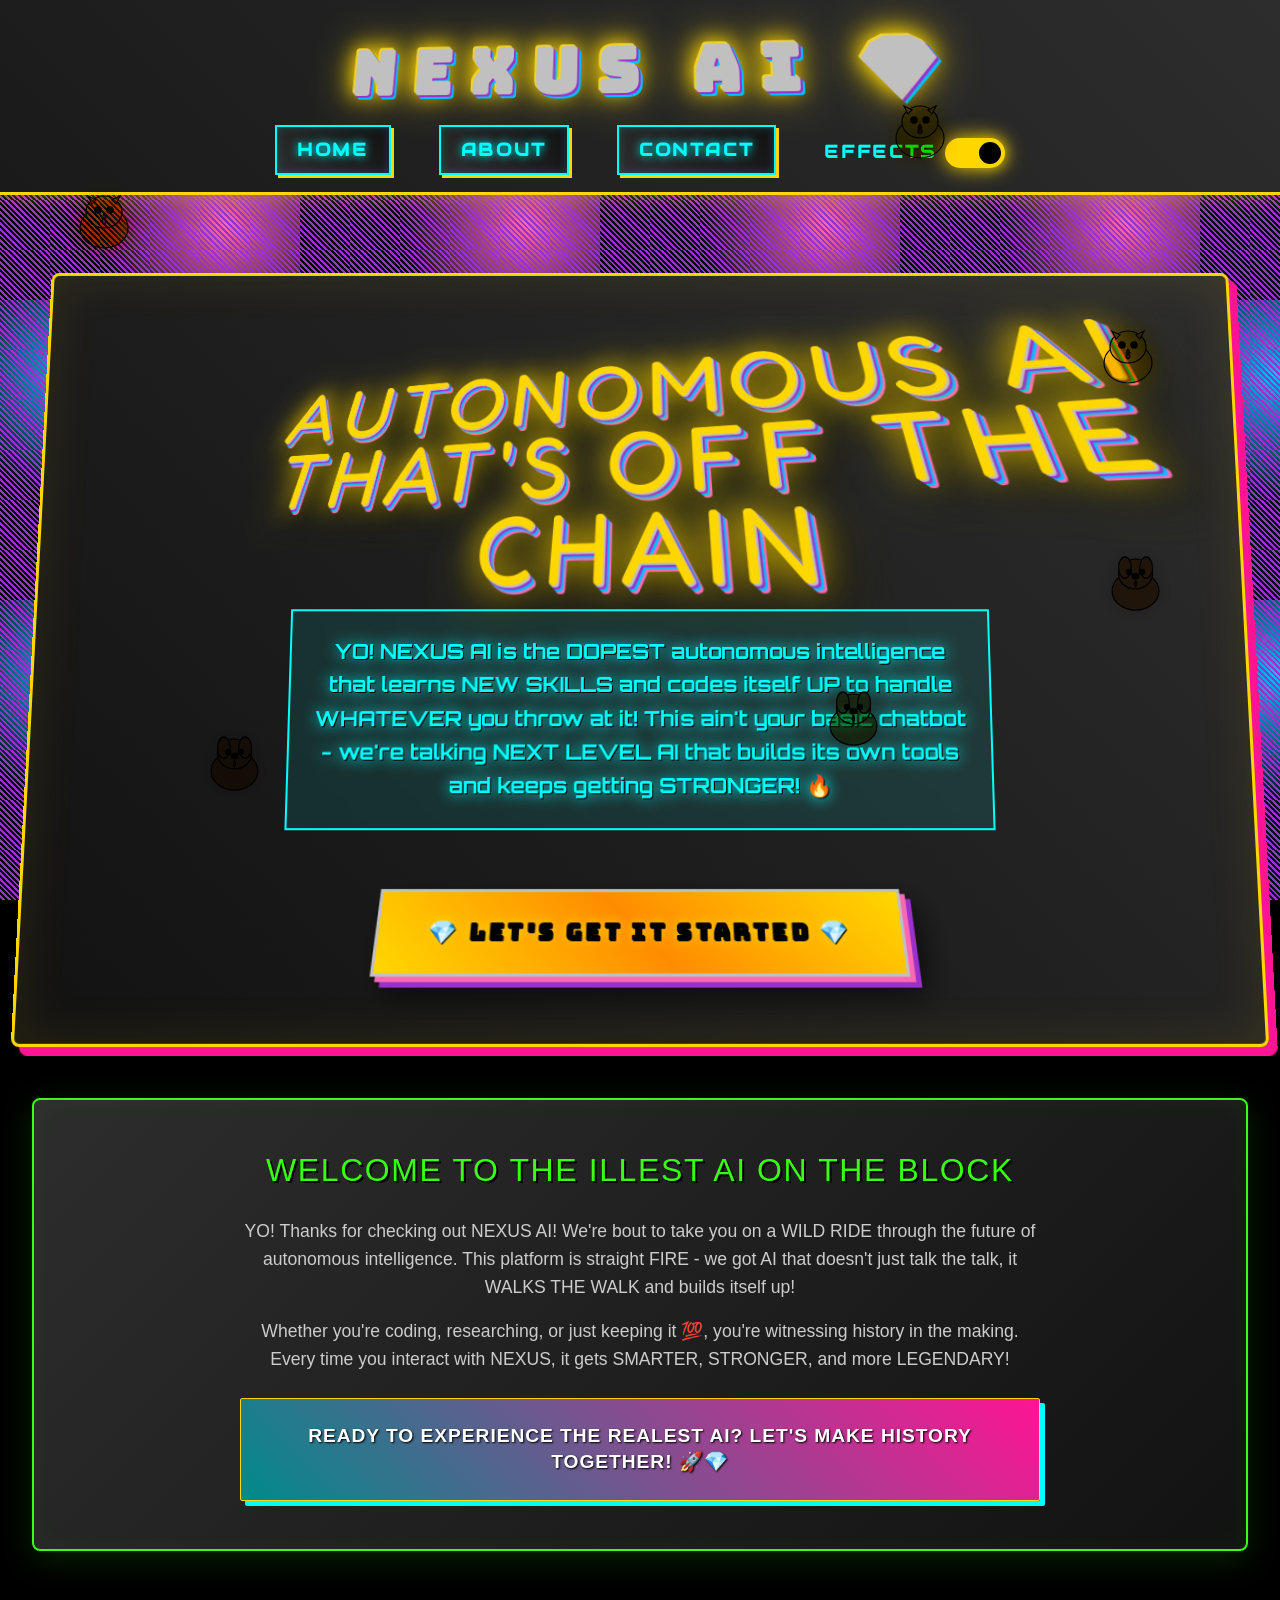
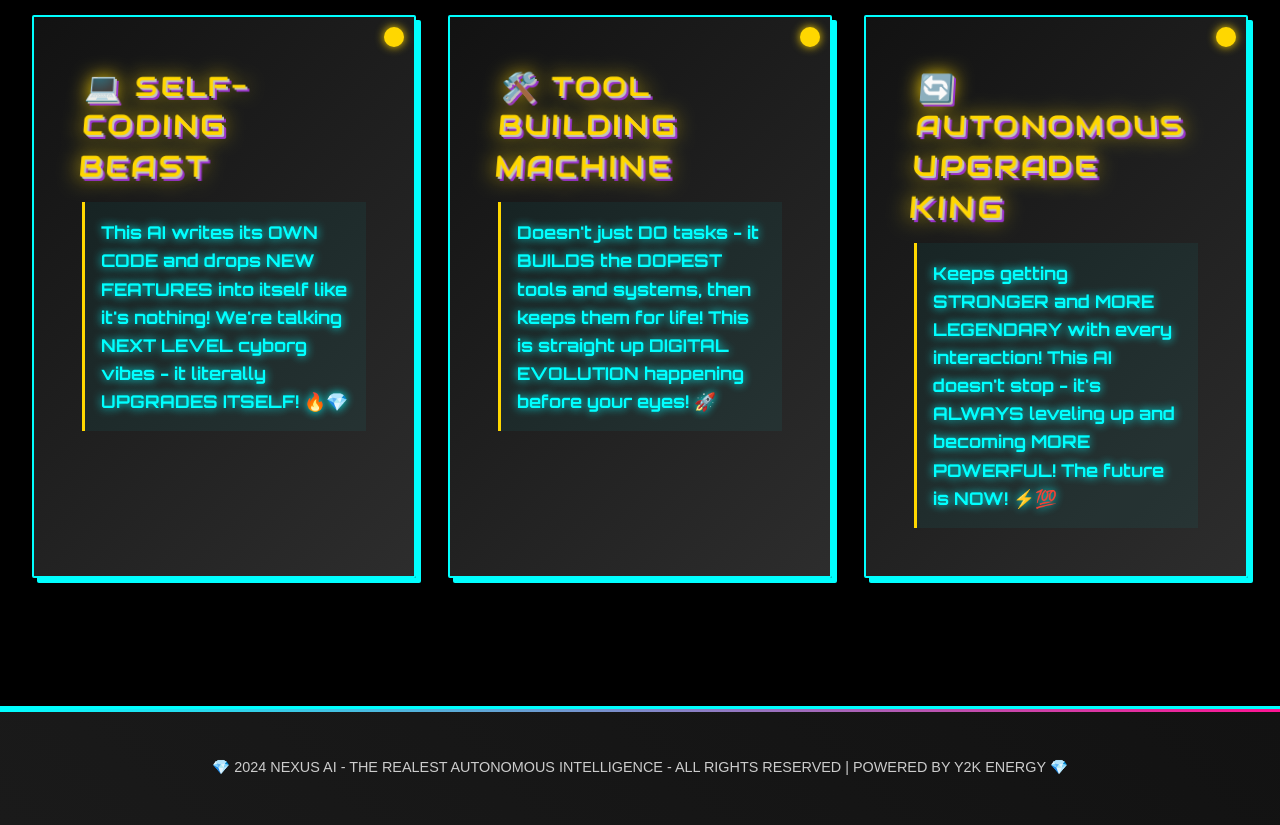
==== commit e2b6421b: "Merge branch 'main' into test-auto-merge" ====
--- a/templates/index.html
+++ b/templates/index.html
@@ -3,740 +3,74 @@
 <head>
     <meta charset="UTF-8">
     <meta name="viewport" content="width=device-width, initial-scale=1.0">
-    <title> NEXUS AI  Y2K AUTONOMOUS INTELLIGENCE </title>
-    <style>
-        * { margin: 0; padding: 0; box-sizing: border-box; }
-        
-        body { 
-            font-family: 'Courier New', 'Arial Black', monospace; 
-            margin: 0; 
-            background: linear-gradient(45deg, #ff00ff, #00ffff, #ffff00, #ff00ff);
-            background-size: 400% 400%;
-            animation: gradientShift 3s ease infinite;
-            min-height: 100vh; 
-            color: #000;
-            overflow-x: hidden;
-        }
-        
-        @keyframes gradientShift {
-            0% { background-position: 0% 50%; }
-            50% { background-position: 100% 50%; }
-            100% { background-position: 0% 50%; }
-        }
-        
-        .container { 
-            max-width: 1200px; 
-            margin: 0 auto; 
-            padding: 20px; 
-            position: relative;
-            z-index: 10;
-        }
-        
-        .header { 
-            text-align: center; 
-            color: #000; 
-            margin-bottom: 40px; 
-            padding: 30px 0;
-            background: rgba(255, 255, 255, 0.9);
-            border-radius: 20px;
-            box-shadow: 0 0 30px #ff00ff, inset 0 0 30px rgba(0, 255, 255, 0.2);
-            border: 3px solid #ffff00;
-            animation: pulse 2s ease-in-out infinite alternate;
-        }
-        
-        @keyframes pulse {
-            from { box-shadow: 0 0 30px #ff00ff, inset 0 0 30px rgba(0, 255, 255, 0.2); }
-            to { box-shadow: 0 0 50px #00ffff, inset 0 0 50px rgba(255, 0, 255, 0.3); }
-        }
-        
-        .header h1 { 
-            font-size: 3.5rem; 
-            margin: 0; 
-            text-shadow: 3px 3px 0px #ff00ff, 6px 6px 0px #00ffff, 9px 9px 0px #ffff00; 
-            font-weight: 900;
-            background: linear-gradient(45deg, #ff00ff, #00ffff, #ffff00);
-            -webkit-background-clip: text;
-            -webkit-text-fill-color: transparent;
-            background-clip: text;
-            animation: textGlow 2s ease-in-out infinite alternate;
-        }
-        
-        @keyframes textGlow {
-            from { filter: drop-shadow(0 0 10px #ff00ff); }
-            to { filter: drop-shadow(0 0 20px #00ffff); }
-        }
-        
-        .header p { 
-            font-size: 1.3rem; 
-            margin: 15px 0; 
-            font-weight: 700;
-            text-transform: uppercase;
-            color: #000;
-            text-shadow: 2px 2px 0px #ffff00;
-            max-width: 600px;
-            margin-left: auto;
-            margin-right: auto;
-        }
-        
-        .card { 
-            background: rgba(255, 255, 255, 0.9); 
-            padding: 30px; 
-            border-radius: 20px; 
-            box-shadow: 0 0 30px #ff00ff, inset 0 0 30px rgba(0, 255, 255, 0.2); 
-            backdrop-filter: blur(10px);
-            border: 3px solid #ffff00;
-            transition: all 0.3s ease;
-            margin-bottom: 30px;
-            animation: cardFloat 3s ease-in-out infinite alternate;
-        }
-        
-        @keyframes cardFloat {
-            from { transform: translateY(0px); }
-            to { transform: translateY(-10px); }
-        }
-        
-        .card:hover { 
-            transform: translateY(-15px) scale(1.02); 
-            box-shadow: 0 0 50px #00ffff, inset 0 0 50px rgba(255, 0, 255, 0.3); 
-        }
-        
-        .card h2 { 
-            color: #000; 
-            margin-top: 0; 
-            font-size: 1.75rem; 
-            font-weight: 900; 
-            margin-bottom: 20px;
-            text-transform: uppercase;
-            text-shadow: 2px 2px 0px #ff00ff;
-            background: linear-gradient(45deg, #ff00ff, #00ffff);
-            -webkit-background-clip: text;
-            -webkit-text-fill-color: transparent;
-            background-clip: text;
-        }
-        
-        .btn { 
-            background: linear-gradient(45deg, #ff00ff, #00ffff, #ffff00, #ff00ff); 
-            background-size: 300% 300%;
-            animation: gradientShift 2s ease infinite;
-            color: #000; 
-            padding: 16px 32px; 
-            border: 3px solid #000; 
-            border-radius: 12px; 
-            cursor: pointer; 
-            font-size: 16px; 
-            font-weight: 900; 
-            transition: all 0.3s ease; 
-            box-shadow: 0 0 20px #ff00ff;
-            width: 100%;
-            text-transform: uppercase;
-            font-family: 'Courier New', monospace;
-        }
-        
-        .btn:hover { 
-            transform: translateY(-3px) scale(1.05); 
-            box-shadow: 0 0 30px #00ffff; 
-            text-shadow: 2px 2px 0px #ffff00;
-        }
-        
-        .btn:disabled { 
-            opacity: 0.6; 
-            cursor: not-allowed; 
-            transform: none; 
-            box-shadow: none;
-        }
-        
-        textarea, input { 
-            width: 100%; 
-            padding: 15px; 
-            border: 3px solid #ff00ff; 
-            border-radius: 12px; 
-            font-size: 16px; 
-            font-family: 'Courier New', monospace;
-            background: rgba(255, 255, 255, 0.9);
-            color: #000;
-            font-weight: bold;
-        }
-        
-        textarea { 
-            min-height: 120px; 
-            resize: vertical; 
-            margin-bottom: 20px;
-        }
-        
-        .task-form { 
-            margin-bottom: 30px; 
-        }
-        
-        .voice-input { 
-            display: flex; 
-            align-items: center; 
-            gap: 15px; 
-            margin-bottom: 20px; 
-        }
-        
-        .voice-btn { 
-            background: linear-gradient(45deg, #ff00ff, #00ffff); 
-            color: #000; 
-            border: 3px solid #000; 
-            padding: 12px 20px; 
-            border-radius: 8px; 
-            cursor: pointer; 
-            font-weight: 900;
-            font-family: 'Courier New', monospace;
-            text-transform: uppercase;
-        }
-        
-        .voice-status { 
-            font-weight: bold; 
-            color: #000;
-            text-shadow: 1px 1px 0px #ffff00;
-            text-transform: uppercase;
-        }
-        
-        .task-item { 
-            background: rgba(255, 255, 255, 0.8); 
-            padding: 20px; 
-            border-radius: 12px; 
-            margin-bottom: 15px; 
-            border: 2px solid #ff00ff;
-            box-shadow: 0 0 15px rgba(255, 0, 255, 0.3);
-        }
-        
-        .error-message {
-            background: rgba(255, 0, 0, 0.1);
-            border: 1px solid #ff0000;
-            border-radius: 8px;
-            padding: 10px;
-            margin: 10px 0;
-            max-height: 150px;
-            overflow-y: auto;
-            font-family: 'Courier New', monospace;
-            font-size: 12px;
-            line-height: 1.4;
-            white-space: pre-wrap;
-            word-break: break-word;
-            color: #cc0000;
-            font-weight: bold;
-        }
-        
-        .task-status { 
-            font-weight: bold; 
-            padding: 8px 16px; 
-            border-radius: 20px; 
-            font-size: 14px; 
-            text-transform: uppercase;
-            border: 2px solid #000;
-        }
-        
-        .status-running { 
-            background: linear-gradient(45deg, #ffff00, #ff00ff); 
-            color: #000; 
-        }
-        
-        .status-completed { 
-            background: linear-gradient(45deg, #00ffff, #ffff00); 
-            color: #000; 
-        }
-        
-        .status-failed { 
-            background: linear-gradient(45deg, #ff00ff, #ffff00); 
-            color: #000; 
-        }
-        
-        .empty-state { 
-            text-align: center; 
-            color: #000; 
-            padding: 40px;
-            font-weight: bold;
-            text-transform: uppercase;
-            text-shadow: 1px 1px 0px #ffff00;
-        }
-        
-        .retrigger-btn { 
-            background: linear-gradient(45deg, #ff00ff, #ffff00); 
-            color: #000; 
-            border: 2px solid #000; 
-            padding: 8px 16px; 
-            border-radius: 8px; 
-            cursor: pointer; 
-            font-size: 14px; 
-            font-weight: 900;
-            text-transform: uppercase;
-            font-family: 'Courier New', monospace;
-        }
-        
-        .retrigger-btn:hover { 
-            transform: scale(1.1); 
-            box-shadow: 0 0 15px #ff00ff;
-        }
-        
-        .grid { 
-            display: grid; 
-            grid-template-columns: 1fr 1fr; 
-            gap: 30px; 
-        }
-        
-        .chat-container {
-            max-height: 400px;
-            overflow-y: auto;
-            border: 2px solid #ff00ff;
-            border-radius: 12px;
-            padding: 15px;
-            margin-bottom: 20px;
-            background: rgba(0, 0, 0, 0.1);
-        }
-        
-        .chat-message {
-            margin-bottom: 15px;
-            padding: 10px;
-            border-radius: 8px;
-            font-family: 'Courier New', monospace;
-        }
-        
-        .chat-message.user {
-            background: linear-gradient(45deg, #ff00ff, #00ffff);
-            color: #000;
-            text-align: right;
-            font-weight: bold;
-        }
-        
-        .chat-message.claude {
-            background: rgba(255, 255, 255, 0.9);
-            color: #000;
-            border: 1px solid #ffff00;
-        }
-        
-        .chat-input-container {
-            display: flex;
-            gap: 10px;
-            align-items: flex-end;
-        }
-        
-        .chat-input {
-            flex: 1;
-            min-height: 60px;
-            resize: vertical;
-        }
-        
-        .chat-send-btn {
-            background: linear-gradient(45deg, #00ffff, #ffff00);
-            color: #000;
-            border: 3px solid #000;
-            padding: 15px 25px;
-            border-radius: 8px;
-            cursor: pointer;
-            font-weight: 900;
-            font-family: 'Courier New', monospace;
-            text-transform: uppercase;
-            white-space: nowrap;
-        }
-        
-        .chat-send-btn:hover {
-            transform: scale(1.05);
-            box-shadow: 0 0 15px #00ffff;
-        }
-        
-        .chat-send-btn:disabled {
-            opacity: 0.6;
-            cursor: not-allowed;
-            transform: none;
-        }
-        
-        @media (max-width: 768px) { 
-            .grid { 
-                grid-template-columns: 1fr; 
-            }
-            .header h1 { 
-                font-size: 2.5rem; 
-            }
-        }
-    </style>
+    <title>NEXUS AI 💎 Y2K AUTONOMOUS INTELLIGENCE 💎</title>
+    <link rel="stylesheet" href="/static/style.css">
 </head>
 <body>
-    <div class="container">
-        <div class="header">
-            <h1> NEXUS AI </h1>
-            <p>YO! NEXUS AI is the DOPEST autonomous intelligence that learns NEW SKILLS and codes itself UP to handle WHATEVER you throw at it! This ain't your basic chatbot - we're talking NEXT LEVEL AI! </p>
-        </div>
-
-        <div class="grid">
-            <div class="card">
-                <h2> CREATE LEARNING TASK </h2>
-                <div class="task-form">
-                    <div class="voice-input">
-                        <button class="voice-btn" id="voice-btn" onclick="toggleVoiceInput()">MIC</button>
-                        <span class="voice-status" id="voice-status">CLICK TO SPEAK</span>
+    <header>
+        <h1>NEXUS AI 💎</h1>
+        <nav>
+            <ul>
+                <li><a href="/">Home</a></li>
+                <li><a href="/about">About</a></li>
+                <li><a href="/contact">Contact</a></li>
+                <li>
+                    <div class="effects-toggle">
+                        <label for="effects-switch">Effects</label>
+                        <input type="checkbox" id="effects-switch" 
+                               checked class="toggle-switch">
                     </div>
-                    <textarea id="task-description" placeholder="DESCRIBE THE CODING TASK YOU WANT ME TO LEARN AND COMPLETE...
-
-EXAMPLES:
-- BUILD A REST API FOR A TODO APPLICATION USING FASTAPI
-- CREATE A REACT COMPONENT FOR USER AUTHENTICATION  
-- WRITE A PYTHON SCRIPT TO ANALYZE CSV DATA AND GENERATE CHARTS
-- FIX BUGS IN THE PAYMENT PROCESSING MODULE
-- IMPLEMENT A CACHING LAYER USING REDIS"></textarea>
-                    
-                    <button class="btn" onclick="createTask()"> CREATE LEGENDARY TASK </button>
+                </li>
+            </ul>
+        </nav>
+    </header>
+    
+    <main>
+        <section class="hero">
+            <h2>AUTONOMOUS AI THAT'S OFF THE CHAIN</h2>
+            <p>YO! NEXUS AI is the DOPEST autonomous intelligence that learns NEW SKILLS and codes itself UP to handle WHATEVER you throw at it! This ain't your basic chatbot - we're talking NEXT LEVEL AI that builds its own tools and keeps getting STRONGER! 🔥</p>
+            <button class="cta-button">💎 LET'S GET IT STARTED 💎</button>
+        </section>
+        
+        <section class="welcome-note">
+            <div class="note-container">
+                <h3>WELCOME TO THE ILLEST AI ON THE BLOCK</h3>
+                <p>YO! Thanks for checking out NEXUS AI! We're bout to take you on a WILD RIDE through the future of autonomous intelligence. This platform is straight FIRE - we got AI that doesn't just talk the talk, it WALKS THE WALK and builds itself up!</p>
+                <p>Whether you're coding, researching, or just keeping it 💯, you're witnessing history in the making. Every time you interact with NEXUS, it gets SMARTER, STRONGER, and more LEGENDARY!</p>
+                <div class="note-highlight">
+                    <strong>READY TO EXPERIENCE THE REALEST AI? LET'S MAKE HISTORY TOGETHER! 🚀💎</strong>
                 </div>
             </div>
-
-            <div class="card">
-                <h2> ACTIVE TASKS </h2>
-                <div id="active-tasks">
-                    <div class="empty-state">
-                        <div style="font-size: 48px; margin-bottom: 16px; opacity: 0.5;"></div>
-                        <p>NO ACTIVE TASKS</p>
-                        <p style="font-size: 14px; margin-top: 8px;">CREATE A TASK TO GET THIS PARTY STARTED! </p>
-                    </div>
-                </div>
+        </section>
+        
+        <section class="features">
+            <div class="feature-card">
+                <h3>💻 SELF-CODING BEAST</h3>
+                <p>This AI writes its OWN CODE and drops NEW FEATURES into itself like it's nothing! We're talking NEXT LEVEL cyborg vibes - it literally UPGRADES ITSELF! 🔥💎</p>
             </div>
-        </div>
-
-        <div class="card">
-            <h2> CHAT WITH CLAUDIA </h2>
-            <div class="chat-container" id="chat-container">
-                <div class="chat-message claude">
-                    <strong>CLAUDIA:</strong> YO! I'M CLAUDIA, YOUR SUMMIT AI ASSISTANT! I KNOW EVERYTHING ABOUT THIS PLATFORM - FROM CREATING AUTONOMOUS TASKS TO DEBUGGING FAILED ONES. ASK ME ANYTHING! 
-                </div>
+            <div class="feature-card">
+                <h3>🛠️ TOOL BUILDING MACHINE</h3>
+                <p>Doesn't just DO tasks - it BUILDS the DOPEST tools and systems, then keeps them for life! This is straight up DIGITAL EVOLUTION happening before your eyes! 🚀</p>
             </div>
-            <div class="chat-input-container">
-                <textarea id="chat-input" class="chat-input" placeholder="ASK CLAUDIA ANYTHING...
-
-EXAMPLES:
-- HOW DO I CREATE AN AUTONOMOUS TASK?
-- WHY DID MY TASK FAIL?
-- WHAT CAN I BUILD WITH SUMMIT AI?
-- HOW DO I USE THE VOICE INPUT?
-- EXPLAIN HOW THE PLATFORM WORKS"></textarea>
-                <button class="chat-send-btn" onclick="sendChatMessage()" id="chat-send-btn">SEND</button>
+            <div class="feature-card">
+                <h3>🔄 AUTONOMOUS UPGRADE KING</h3>
+                <p>Keeps getting STRONGER and MORE LEGENDARY with every interaction! This AI doesn't stop - it's ALWAYS leveling up and becoming MORE POWERFUL! The future is NOW! ⚡💯</p>
             </div>
-        </div>
-
-        <div class="card">
-            <h2> FAILED TASKS </h2>
-            <div id="failed-tasks">
-                <div class="empty-state">
-                    <div style="font-size: 48px; margin-bottom: 16px; opacity: 0.5;"></div>
-                    <p>NO FAILED TASKS</p>
-                    <p style="font-size: 14px; margin-top: 8px;">ALL SYSTEMS RUNNING SMOOTH! </p>
-                </div>
-            </div>
-            <button class="btn" onclick="retriggerAllFailed()" style="margin-top: 20px;"> RETRIGGER ALL FAILED TASKS </button>
-        </div>
-    </div>
-
-    <script>
-        let recognition;
-        let isListening = false;
-
-        // Voice input functionality
-        function toggleVoiceInput() {
-            if (!('webkitSpeechRecognition' in window) && !('SpeechRecognition' in window)) {
-                alert('SPEECH RECOGNITION NOT SUPPORTED IN THIS BROWSER!');
-                return;
-            }
-
-            if (isListening) {
-                stopListening();
-            } else {
-                startListening();
-            }
-        }
-
-        function startListening() {
-            const SpeechRecognition = window.SpeechRecognition || window.webkitSpeechRecognition;
-            recognition = new SpeechRecognition();
-            
-            recognition.continuous = true;
-            recognition.interimResults = true;
-            recognition.lang = 'en-US';
-
-            recognition.onstart = function() {
-                isListening = true;
-                document.getElementById('voice-btn').textContent = 'STOP';
-                document.getElementById('voice-status').textContent = 'LISTENING... SPEAK NOW!';
-            };
-
-            recognition.onresult = function(event) {
-                let transcript = '';
-                for (let i = event.resultIndex; i < event.results.length; i++) {
-                    transcript += event.results[i][0].transcript;
-                }
-                document.getElementById('task-description').value = transcript;
-            };
-
-            recognition.onerror = function(event) {
-                console.error('SPEECH RECOGNITION ERROR:', event.error);
-                stopListening();
-            };
-
-            recognition.onend = function() {
-                stopListening();
-            };
-
-            recognition.start();
-        }
-
-        function stopListening() {
-            if (recognition) {
-                recognition.stop();
-            }
-            isListening = false;
-            document.getElementById('voice-btn').textContent = 'MIC';
-            document.getElementById('voice-status').textContent = 'CLICK TO SPEAK';
-        }
-
-        // Task management functions
-        async function createTask() {
-            const description = document.getElementById('task-description').value.trim();
-            if (!description) {
-                alert('PLEASE ENTER A TASK DESCRIPTION!');
-                return;
-            }
-
-            try {
-                const response = await fetch('/api/tasks', {
-                    method: 'POST',
-                    headers: {
-                        'Content-Type': 'application/json',
-                    },
-                    body: JSON.stringify({
-                        description: description,
-                        backend: 'claude_code',
-                        model: 'claude-3-5-sonnet-20241022'
-                    }),
-                });
-
-                if (response.ok) {
-                    const result = await response.json();
-                    document.getElementById('task-description').value = '';
-                    loadTasks();
-                    alert('TASK CREATED SUCCESSFULLY! ');
-                } else {
-                    throw new Error('FAILED TO CREATE TASK');
-                }
-            } catch (error) {
-                console.error('ERROR CREATING TASK:', error);
-                alert('ERROR CREATING TASK. PLEASE TRY AGAIN!');
-            }
-        }
-
-        async function loadTasks() {
-            try {
-                const response = await fetch('/api/tasks');
-                const tasks = await response.json();
-                
-                // Filter for active tasks (running, initializing, or pending)
-                const activeTasks = tasks.filter(task => 
-                    task.status === 'running' || 
-                    task.status === 'initializing' || 
-                    task.status === 'pending'
-                );
-                displayActiveTasks(activeTasks);
-                
-                loadFailedTasks();
-            } catch (error) {
-                console.error('ERROR LOADING TASKS:', error);
-            }
-        }
-
-        async function loadFailedTasks() {
-            try {
-                const response = await fetch('/api/tasks/failed');
-                if (response.ok) {
-                    const failedTasks = await response.json();
-                    displayFailedTasks(failedTasks);
-                } else {
-                    // If endpoint doesn't exist, filter failed tasks from all tasks
-                    const allTasksResponse = await fetch('/api/tasks');
-                    const allTasks = await allTasksResponse.json();
-                    const failedTasks = allTasks.filter(task => task.status === 'failed');
-                    displayFailedTasks(failedTasks);
-                }
-            } catch (error) {
-                console.error('ERROR LOADING FAILED TASKS:', error);
-                // Fallback: show empty state
-                displayFailedTasks([]);
-            }
-        }
-
-        function displayActiveTasks(tasks) {
-            const container = document.getElementById('active-tasks');
-            
-            if (tasks.length === 0) {
-                container.innerHTML = `
-                    <div class="empty-state">
-                        <div style="font-size: 48px; margin-bottom: 16px; opacity: 0.5;"></div>
-                        <p>NO ACTIVE TASKS</p>
-                        <p style="font-size: 14px; margin-top: 8px;">CREATE A TASK TO GET THIS PARTY STARTED! </p>
-                    </div>
-                `;
-                return;
-            }
-
-            container.innerHTML = tasks.map(task => `
-                <div class="task-item">
-                    <div style="display: flex; justify-content: space-between; align-items: center; margin-bottom: 10px;">
-                        <span class="task-status status-${task.status}">${task.status.toUpperCase()}</span>
-                        <small style="color: #666; font-weight: bold;">${new Date(task.created_at).toLocaleString()}</small>
-                    </div>
-                    <p style="margin: 10px 0; font-weight: bold; color: #000;">${task.description}</p>
-                    ${task.claude_code_url ? `<p style="margin: 5px 0;"><strong>CLAUDE CODE:</strong> <a href="${task.claude_code_url}" target="_blank" style="color: #ff00ff; font-weight: bold;">OPEN WORKSPACE </a></p>` : ''}
-                    ${task.pr_url ? `<p style="margin: 5px 0;"><strong>PULL REQUEST:</strong> <a href="${task.pr_url}" target="_blank" style="color: #00ffff; font-weight: bold;">VIEW PR </a></p>` : ''}
-                </div>
-            `).join('');
-        }
-
-        function displayFailedTasks(tasks) {
-            const container = document.getElementById('failed-tasks');
-            
-            if (!tasks || tasks.length === 0) {
-                container.innerHTML = `
-                    <div class="empty-state">
-                        <div style="font-size: 48px; margin-bottom: 16px; opacity: 0.5;"></div>
-                        <p>NO FAILED TASKS</p>
-                        <p style="font-size: 14px; margin-top: 8px;">ALL SYSTEMS RUNNING SMOOTH! </p>
-                    </div>
-                `;
-                return;
-            }
-
-            container.innerHTML = tasks.map(task => `
-                <div class="task-item">
-                    <div style="display: flex; justify-content: space-between; align-items: center; margin-bottom: 10px;">
-                        <span class="task-status status-failed">FAILED</span>
-                        <div>
-                            <button class="retrigger-btn" onclick="retriggerTask('${task.task_id || task.id}')"> RETRIGGER</button>
-                        </div>
-                    </div>
-                    <p style="margin: 10px 0; font-weight: bold; color: #000;">${task.description}</p>
-                    <small style="color: #666; font-weight: bold;">CREATED: ${new Date(task.created_at).toLocaleString()}</small>
-                    ${task.error || task.error_message ? `<div class="error-message">ERROR: ${task.error || task.error_message}</div>` : ''}
-                </div>
-            `).join('');
-        }
-
-        async function retriggerTask(taskId) {
-            try {
-                const response = await fetch(`/api/tasks/${taskId}/retrigger`, {
-                    method: 'POST',
-                });
-
-                if (response.ok) {
-                    loadTasks();
-                    loadFailedTasks();
-                    alert('TASK RETRIGGERED SUCCESSFULLY! ');
-                } else {
-                    throw new Error('FAILED TO RETRIGGER TASK');
-                }
-            } catch (error) {
-                console.error('ERROR RETRIGGERING TASK:', error);
-                alert('ERROR RETRIGGERING TASK. PLEASE TRY AGAIN!');
-            }
-        }
-
-        async function retriggerAllFailed() {
-            try {
-                const response = await fetch('/api/tasks/retrigger-all-failed', {
-                    method: 'POST',
-                });
-
-                if (response.ok) {
-                    loadTasks();
-                    loadFailedTasks();
-                    alert('ALL FAILED TASKS RETRIGGERED SUCCESSFULLY! ');
-                } else {
-                    throw new Error('FAILED TO RETRIGGER ALL TASKS');
-                }
-            } catch (error) {
-                console.error('ERROR RETRIGGERING ALL TASKS:', error);
-                alert('ERROR RETRIGGERING ALL TASKS. PLEASE TRY AGAIN!');
-            }
-        }
-
-        // Chat functionality
-        async function sendChatMessage() {
-            const input = document.getElementById('chat-input');
-            const sendBtn = document.getElementById('chat-send-btn');
-            const chatContainer = document.getElementById('chat-container');
-            
-            const message = input.value.trim();
-            if (!message) {
-                alert('PLEASE ENTER A MESSAGE!');
-                return;
-            }
-            
-            // Disable send button
-            sendBtn.disabled = true;
-            sendBtn.textContent = 'SENDING...';
-            
-            // Add user message to chat
-            addChatMessage('user', message);
-            
-            // Clear input
-            input.value = '';
-            
-            try {
-                const response = await fetch('/api/chat', {
-                    method: 'POST',
-                    headers: {
-                        'Content-Type': 'application/json',
-                    },
-                    body: JSON.stringify({
-                        message: message
-                    }),
-                });
-                
-                const result = await response.json();
-                
-                if (result.success) {
-                    addChatMessage('claude', result.response);
-                } else {
-                    addChatMessage('claude', `ERROR: ${result.error}`);
-                }
-                
-            } catch (error) {
-                console.error('CHAT ERROR:', error);
-                addChatMessage('claude', 'ERROR: FAILED TO CONNECT TO CLAUDE. PLEASE TRY AGAIN!');
-            } finally {
-                // Re-enable send button
-                sendBtn.disabled = false;
-                sendBtn.textContent = 'SEND';
-            }
-        }
-        
-        function addChatMessage(sender, message) {
-            const chatContainer = document.getElementById('chat-container');
-            const messageDiv = document.createElement('div');
-            messageDiv.className = `chat-message ${sender}`;
-            
-            if (sender === 'user') {
-                messageDiv.innerHTML = `<strong>YOU:</strong> ${message}`;
-            } else {
-                messageDiv.innerHTML = `<strong>CLAUDIA:</strong> ${message}`;
-            }
-            
-            chatContainer.appendChild(messageDiv);
-            chatContainer.scrollTop = chatContainer.scrollHeight;
-        }
-        
-        // Allow Enter to send chat message (Shift+Enter for new line)
-        document.addEventListener('DOMContentLoaded', function() {
-            const chatInput = document.getElementById('chat-input');
-            chatInput.addEventListener('keydown', function(e) {
-                if (e.key === 'Enter' && !e.shiftKey) {
-                    e.preventDefault();
-                    sendChatMessage();
-                }
-            });
-        });
-
-        // Load tasks on page load and set up auto-refresh
-        document.addEventListener('DOMContentLoaded', function() {
-            loadTasks();
-            setInterval(loadTasks, 5000); // Refresh every 5 seconds
-            setInterval(loadFailedTasks, 10000); // Check for failed tasks every 10 seconds
-        });
-    </script>
+        </section>
+    </main>
+    
+    <footer>
+        <p>💎 2024 NEXUS AI - THE REALEST AUTONOMOUS INTELLIGENCE - ALL RIGHTS RESERVED | POWERED BY Y2K ENERGY 💎</p>
+    </footer>
+    
+    <!-- Floating Pets -->
+    <div class="floating-pets floating-cat pet-1"></div>
+    <div class="floating-pets floating-dog pet-2"></div>
+    <div class="floating-pets floating-cat pet-3"></div>
+    <div class="floating-pets floating-dog pet-4"></div>
+    <div class="floating-pets floating-cat pet-5"></div>
+    <div class="floating-pets floating-dog pet-6"></div>
+    
+    <script src="/static/script.js"></script>
 </body>
 </html>
--- a/static/style.css
+++ b/static/style.css
@@ -0,0 +1,804 @@
+@import url('https://fonts.googleapis.com/css2?family=Permanent+Marker&family=Bungee:wght@400&family=Fredoka+One:wght@400&family=Audiowide:wght@400&family=Orbitron:wght@400;700;900&display=swap');
+
+/* Retro CSS Reset */
+* {
+    margin: 0;
+    padding: 0;
+    box-sizing: border-box;
+}
+
+:root {
+    /* Y2K Hip-Hop Color Palette */
+    --primary: #00FFFF;
+    --primary-light: #7FFFD4;
+    --primary-dark: #008B8B;
+    --secondary: #FF1493;
+    --accent: #FFD700;
+    --success: #00FF00;
+    --warning: #FF4500;
+    --error: #FF0000;
+    
+    /* 2000s Hip-Hop Vibes */
+    --bling-gold: #FFD700;
+    --chrome-silver: #C0C0C0;
+    --neon-green: #39FF14;
+    --hot-pink: #FF69B4;
+    --electric-blue: #00BFFF;
+    --gangster-purple: #9932CC;
+    --street-orange: #FF8C00;
+    --graffiti-red: #DC143C;
+    
+    /* Background Colors */
+    --bg-primary: #000000;
+    --bg-secondary: #1a1a1a;
+    --bg-tertiary: #2d2d2d;
+    --bg-card: #121212;
+    
+    /* Text Colors */
+    --text-primary: #FFFFFF;
+    --text-secondary: #CCCCCC;
+    --text-tertiary: #999999;
+    --text-glow: #00FFFF;
+    
+    /* Spacing */
+    --space-xs: 0.25rem;
+    --space-sm: 0.5rem;
+    --space-md: 1rem;
+    --space-lg: 1.5rem;
+    --space-xl: 2rem;
+    --space-2xl: 3rem;
+    --space-3xl: 4rem;
+    
+    /* Retro Shadows & Effects */
+    --shadow-neon: 0 0 10px currentColor;
+    --shadow-glow: 0 0 20px var(--accent), 0 0 30px var(--accent);
+    --shadow-retro: 5px 5px 0px var(--primary);
+    --shadow-deep: 8px 8px 0px var(--secondary);
+    
+    /* Border Radius */
+    --radius-none: 0;
+    --radius-sm: 2px;
+    --radius-md: 4px;
+    --radius-lg: 8px;
+}
+
+body {
+    font-family: 'Orbitron', 'Audiowide', monospace;
+    font-weight: 400;
+    line-height: 1.4;
+    color: var(--text-primary);
+    background: var(--bg-primary);
+    background-image: 
+        repeating-linear-gradient(
+            45deg,
+            transparent,
+            transparent 2px,
+            var(--gangster-purple) 2px,
+            var(--gangster-purple) 4px
+        ),
+        radial-gradient(circle at 25% 25%, var(--electric-blue) 0%, transparent 40%),
+        radial-gradient(circle at 75% 75%, var(--hot-pink) 0%, transparent 40%),
+        linear-gradient(135deg, var(--bg-primary) 0%, #001122 100%);
+    background-size: 50px 50px, 300px 300px, 300px 300px, 100% 100%;
+    background-attachment: fixed;
+    min-height: 100vh;
+    overflow-x: hidden;
+}
+
+header {
+    background: linear-gradient(45deg, var(--bg-secondary), var(--bg-tertiary));
+    border-bottom: 3px solid var(--accent);
+    box-shadow: 0 4px 20px rgba(255, 215, 0, 0.3);
+    padding: var(--space-lg) 0;
+    position: sticky;
+    top: 0;
+    z-index: 50;
+    backdrop-filter: blur(10px);
+}
+
+header h1 {
+    text-align: center;
+    color: var(--bling-gold);
+    margin-bottom: var(--space-lg);
+    font-size: 4rem;
+    font-weight: 900;
+    letter-spacing: 0.3em;
+    font-family: 'Bungee', 'Permanent Marker', cursive;
+    text-transform: uppercase;
+    text-shadow: 
+        2px 2px 0px var(--chrome-silver),
+        4px 4px 0px var(--gangster-purple),
+        6px 6px 0px var(--electric-blue),
+        0 0 20px var(--bling-gold),
+        0 0 40px var(--bling-gold);
+    transform: perspective(500px) rotateX(10deg) rotateY(-5deg);
+    transition: all 0.3s ease;
+    background: linear-gradient(45deg, var(--bling-gold), var(--chrome-silver), var(--bling-gold));
+    background-size: 200% 200%;
+    -webkit-background-clip: text;
+    background-clip: text;
+    -webkit-text-fill-color: transparent;
+    animation: bling 2s ease-in-out infinite alternate;
+}
+
+nav ul {
+    display: flex;
+    justify-content: center;
+    list-style: none;
+    gap: var(--space-2xl);
+}
+
+nav a {
+    color: var(--primary);
+    text-decoration: none;
+    font-weight: 700;
+    font-size: 1.1rem;
+    letter-spacing: 0.15em;
+    text-transform: uppercase;
+    transition: all 0.3s ease;
+    position: relative;
+    font-family: 'Audiowide', 'Orbitron', monospace;
+    padding: 12px 20px;
+    border: 2px solid var(--primary);
+    background: linear-gradient(45deg, var(--bg-tertiary), var(--bg-card));
+    border-radius: 0;
+    box-shadow: 
+        3px 3px 0px var(--bling-gold),
+        inset 0 0 10px rgba(0, 255, 255, 0.2);
+    text-shadow: 0 0 10px var(--primary);
+}
+
+nav a::before {
+    content: '';
+    position: absolute;
+    top: 0;
+    left: 0;
+    right: 0;
+    bottom: 0;
+    background: linear-gradient(45deg, var(--primary), var(--secondary));
+    z-index: -1;
+    border-radius: var(--radius-sm);
+    opacity: 0;
+    transition: opacity 0.3s ease;
+}
+
+nav a:hover {
+    color: var(--bling-gold);
+    text-shadow: 
+        0 0 15px var(--bling-gold),
+        0 0 30px var(--bling-gold);
+    transform: translateY(-3px) rotateZ(2deg);
+    border-color: var(--bling-gold);
+    box-shadow: 
+        5px 5px 0px var(--hot-pink),
+        inset 0 0 20px rgba(255, 215, 0, 0.3);
+    animation: matrix 0.5s ease-in-out infinite alternate;
+}
+
+nav a:hover::before {
+    opacity: 1;
+}
+
+.effects-toggle {
+    display: flex;
+    align-items: center;
+    gap: var(--space-sm);
+    color: var(--primary);
+    font-weight: 700;
+    font-size: 1.1rem;
+    letter-spacing: 0.15em;
+    text-transform: uppercase;
+    font-family: 'Audiowide', 'Orbitron', monospace;
+}
+
+.toggle-switch {
+    position: relative;
+    width: 60px;
+    height: 30px;
+    appearance: none;
+    background: var(--bg-tertiary);
+    border: 2px solid var(--primary);
+    border-radius: 15px;
+    cursor: pointer;
+    transition: all 0.3s ease;
+}
+
+.toggle-switch::before {
+    content: '';
+    position: absolute;
+    top: 2px;
+    left: 2px;
+    width: 22px;
+    height: 22px;
+    background: var(--primary);
+    border-radius: 50%;
+    transition: all 0.3s ease;
+    box-shadow: 0 0 10px var(--primary);
+}
+
+.toggle-switch:checked {
+    background: var(--bling-gold);
+    border-color: var(--bling-gold);
+    box-shadow: 0 0 20px var(--bling-gold);
+}
+
+.toggle-switch:checked::before {
+    transform: translateX(30px);
+    background: var(--bg-primary);
+    box-shadow: 0 0 15px var(--bling-gold);
+}
+
+body.effects-disabled * {
+    animation: none !important;
+    transform: none !important;
+    text-shadow: none !important;
+    box-shadow: none !important;
+    background: var(--bg-primary) !important;
+    border: 1px solid var(--text-tertiary) !important;
+    filter: none !important;
+}
+
+body.effects-disabled {
+    background: var(--bg-primary) !important;
+    background-image: none !important;
+}
+
+body.effects-disabled header h1 {
+    color: var(--text-primary) !important;
+    font-family: Arial, sans-serif !important;
+}
+
+body.effects-disabled .hero h2 {
+    color: var(--text-primary) !important;
+    font-family: Arial, sans-serif !important;
+}
+
+body.effects-disabled .feature-card h3 {
+    color: var(--text-primary) !important;
+    font-family: Arial, sans-serif !important;
+}
+
+body.effects-disabled nav a {
+    background: var(--bg-secondary) !important;
+    color: var(--text-primary) !important;
+}
+
+body.effects-disabled .cta-button {
+    background: var(--bg-secondary) !important;
+    color: var(--text-primary) !important;
+}
+
+main {
+    max-width: 1280px;
+    margin: 0 auto;
+    padding: var(--space-3xl) var(--space-xl);
+    position: relative;
+}
+
+.hero {
+    text-align: center;
+    padding: var(--space-3xl) var(--space-xl);
+    background: 
+        linear-gradient(45deg, var(--bg-card) 0%, var(--bg-tertiary) 100%),
+        repeating-linear-gradient(
+            90deg,
+            transparent,
+            transparent 2px,
+            var(--primary) 2px,
+            var(--primary) 4px
+        );
+    background-size: 100% 100%, 20px 20px;
+    color: var(--text-primary);
+    border: 3px solid var(--accent);
+    border-radius: var(--radius-lg);
+    margin-bottom: var(--space-3xl);
+    position: relative;
+    overflow: hidden;
+    box-shadow: 
+        var(--shadow-deep),
+        inset 0 0 50px rgba(255, 215, 0, 0.1);
+    transform: perspective(1000px) rotateX(5deg);
+}
+
+.hero::before {
+    content: '';
+    position: absolute;
+    top: 0;
+    left: 0;
+    right: 0;
+    bottom: 0;
+    background: 
+        radial-gradient(circle at 30% 30%, var(--neon-green) 0%, transparent 30%),
+        radial-gradient(circle at 70% 70%, var(--neon-pink) 0%, transparent 30%);
+    opacity: 0.1;
+    animation: pulse 4s ease-in-out infinite alternate;
+}
+
+@keyframes pulse {
+    0% { opacity: 0.1; }
+    100% { opacity: 0.2; }
+}
+
+@keyframes rainbow {
+    0% { background-position: 0% 50%; }
+    50% { background-position: 100% 50%; }
+    100% { background-position: 0% 50%; }
+}
+
+@keyframes bling {
+    0% { 
+        background-position: 0% 50%;
+        text-shadow: 
+            2px 2px 0px var(--chrome-silver),
+            4px 4px 0px var(--gangster-purple),
+            6px 6px 0px var(--electric-blue),
+            0 0 20px var(--bling-gold);
+    }
+    100% { 
+        background-position: 100% 50%;
+        text-shadow: 
+            3px 3px 0px var(--chrome-silver),
+            6px 6px 0px var(--gangster-purple),
+            9px 9px 0px var(--electric-blue),
+            0 0 40px var(--bling-gold),
+            0 0 60px var(--bling-gold);
+    }
+}
+
+@keyframes matrix {
+    0% { transform: translateY(0px); }
+    100% { transform: translateY(-20px); }
+}
+
+.hero > * {
+    position: relative;
+    z-index: 2;
+}
+
+.hero h2 {
+    font-size: clamp(3rem, 8vw, 6rem);
+    font-weight: 400;
+    margin-bottom: var(--space-lg);
+    letter-spacing: 0.1em;
+    line-height: 0.9;
+    font-family: 'Fredoka One', 'Bungee', cursive;
+    text-transform: uppercase;
+    color: var(--bling-gold);
+    text-shadow: 
+        2px 2px 0px var(--chrome-silver),
+        4px 4px 0px var(--gangster-purple),
+        6px 6px 0px var(--electric-blue),
+        8px 8px 0px var(--hot-pink),
+        0 0 30px var(--bling-gold),
+        0 0 50px var(--bling-gold);
+    transform: perspective(400px) rotateX(20deg) rotateY(-10deg);
+    filter: drop-shadow(10px 10px 20px rgba(0, 0, 0, 0.8));
+}
+
+.hero p {
+    font-size: 1.3rem;
+    margin-bottom: var(--space-xl);
+    color: var(--primary);
+    max-width: 700px;
+    margin-left: auto;
+    margin-right: auto;
+    line-height: 1.6;
+    font-weight: 700;
+    font-family: 'Orbitron', monospace;
+    text-shadow: 
+        1px 1px 0px var(--bg-primary),
+        0 0 15px var(--primary);
+    border: 2px solid var(--primary);
+    padding: var(--space-lg);
+    background: rgba(0, 255, 255, 0.1);
+    backdrop-filter: blur(5px);
+}
+
+.cta-button {
+    background: linear-gradient(45deg, var(--bling-gold), var(--street-orange), var(--bling-gold));
+    color: var(--bg-primary);
+    border: 3px solid var(--chrome-silver);
+    padding: var(--space-lg) var(--space-2xl);
+    font-size: 1.4rem;
+    font-weight: 900;
+    border-radius: 0;
+    cursor: pointer;
+    transition: all 0.3s ease;
+    margin-top: var(--space-lg);
+    box-shadow: 
+        5px 5px 0px var(--hot-pink),
+        10px 10px 0px var(--gangster-purple),
+        15px 15px 30px rgba(0, 0, 0, 0.7);
+    font-family: 'Bungee', 'Permanent Marker', cursive;
+    letter-spacing: 0.15em;
+    text-transform: uppercase;
+    position: relative;
+    overflow: hidden;
+    text-shadow: 
+        1px 1px 0px var(--bg-primary),
+        0 0 10px var(--bling-gold);
+    transform: perspective(200px) rotateX(5deg);
+}
+
+.cta-button::before {
+    content: '';
+    position: absolute;
+    top: 0;
+    left: -100%;
+    width: 100%;
+    height: 100%;
+    background: linear-gradient(90deg, transparent, rgba(255, 255, 255, 0.3), transparent);
+    transition: left 0.6s ease;
+}
+
+.cta-button:hover {
+    transform: perspective(200px) rotateX(10deg) translateY(-8px) scale(1.1);
+    box-shadow: 
+        8px 8px 0px var(--electric-blue),
+        16px 16px 0px var(--hot-pink),
+        24px 24px 50px rgba(0, 0, 0, 0.8);
+    text-shadow: 
+        0 0 20px var(--bling-gold),
+        0 0 40px var(--bling-gold);
+    background: linear-gradient(45deg, var(--chrome-silver), var(--bling-gold), var(--chrome-silver));
+    animation: bling 1s ease-in-out infinite alternate;
+}
+
+.cta-button:hover::before {
+    left: 100%;
+}
+
+.cta-button:active {
+    transform: translateY(-2px) scale(1.02);
+}
+
+.welcome-note {
+    text-align: center;
+    padding: var(--space-2xl);
+    background: linear-gradient(135deg, var(--bg-tertiary) 0%, var(--bg-card) 100%);
+    border: 2px solid var(--neon-green);
+    border-radius: var(--radius-lg);
+    margin-bottom: var(--space-3xl);
+    position: relative;
+    overflow: hidden;
+    box-shadow: 
+        0 8px 32px rgba(57, 255, 20, 0.15),
+        inset 0 0 30px rgba(57, 255, 20, 0.05);
+}
+
+.welcome-note::before {
+    content: '';
+    position: absolute;
+    top: 0;
+    left: 0;
+    right: 0;
+    height: 3px;
+    background: linear-gradient(90deg, var(--neon-green), var(--accent), var(--neon-pink));
+    background-size: 200% 100%;
+    animation: rainbow 2s linear infinite;
+}
+
+.note-container {
+    position: relative;
+    z-index: 2;
+    max-width: 800px;
+    margin: 0 auto;
+}
+
+.welcome-note h3 {
+    font-size: 2rem;
+    font-weight: 400;
+    margin-bottom: var(--space-lg);
+    color: var(--neon-green);
+    letter-spacing: 0.05em;
+    font-family: 'Bebas Neue', sans-serif;
+    text-transform: uppercase;
+    text-shadow: 2px 2px 0px var(--bg-primary);
+}
+
+.welcome-note p {
+    color: var(--text-secondary);
+    line-height: 1.6;
+    font-size: 1.1rem;
+    margin-bottom: var(--space-md);
+    font-family: 'Rubik', sans-serif;
+}
+
+.note-highlight {
+    background: linear-gradient(45deg, var(--primary-dark), var(--secondary));
+    padding: var(--space-lg);
+    border-radius: var(--radius-sm);
+    margin-top: var(--space-lg);
+    border: 1px solid var(--accent);
+    box-shadow: var(--shadow-retro);
+}
+
+.note-highlight strong {
+    color: var(--text-primary);
+    font-size: 1.2rem;
+    font-family: 'Oswald', sans-serif;
+    text-transform: uppercase;
+    letter-spacing: 0.05em;
+    text-shadow: 1px 1px 2px var(--bg-primary);
+}
+
+.features {
+    display: grid;
+    grid-template-columns: repeat(auto-fit, minmax(320px, 1fr));
+    gap: var(--space-xl);
+    margin-top: var(--space-3xl);
+}
+
+.feature-card {
+    background: linear-gradient(135deg, var(--bg-card), var(--bg-tertiary));
+    padding: var(--space-2xl);
+    border-radius: var(--radius-sm);
+    border: 2px solid var(--primary);
+    transition: all 0.3s ease;
+    position: relative;
+    overflow: hidden;
+    box-shadow: var(--shadow-retro);
+}
+
+.feature-card::before {
+    content: '';
+    position: absolute;
+    top: 0;
+    left: 0;
+    right: 0;
+    height: 5px;
+    background: linear-gradient(90deg, var(--accent), var(--neon-green), var(--neon-pink));
+    background-size: 200% 100%;
+    animation: rainbow 2s linear infinite;
+}
+
+.feature-card::after {
+    content: '';
+    position: absolute;
+    top: 10px;
+    right: 10px;
+    width: 20px;
+    height: 20px;
+    background: var(--accent);
+    border-radius: 50%;
+    box-shadow: 0 0 10px var(--accent);
+}
+
+.feature-card:hover {
+    transform: translateY(-5px) rotate(1deg);
+    box-shadow: 
+        var(--shadow-deep),
+        0 0 30px rgba(255, 107, 0, 0.3);
+    border-color: var(--accent);
+}
+
+.feature-card h3 {
+    font-size: 1.8rem;
+    font-weight: 400;
+    margin-bottom: var(--space-md);
+    color: var(--bling-gold);
+    letter-spacing: 0.1em;
+    font-family: 'Audiowide', 'Bungee', monospace;
+    text-transform: uppercase;
+    text-shadow: 
+        2px 2px 0px var(--chrome-silver),
+        4px 4px 0px var(--gangster-purple),
+        0 0 20px var(--bling-gold);
+    position: relative;
+    z-index: 2;
+    transform: perspective(300px) rotateX(10deg);
+}
+
+.feature-card p {
+    color: var(--primary);
+    line-height: 1.6;
+    font-size: 1.1rem;
+    font-family: 'Orbitron', monospace;
+    font-weight: 700;
+    position: relative;
+    z-index: 2;
+    text-shadow: 0 0 10px var(--primary);
+    border-left: 3px solid var(--bling-gold);
+    padding-left: var(--space-md);
+    background: rgba(0, 255, 255, 0.05);
+    padding: var(--space-md);
+}
+
+footer {
+    background: linear-gradient(45deg, var(--bg-secondary), var(--bg-card));
+    color: var(--text-secondary);
+    text-align: center;
+    padding: var(--space-2xl);
+    margin-top: var(--space-3xl);
+    font-size: 0.9rem;
+    border-top: 3px solid var(--primary);
+    position: relative;
+    font-family: 'Rubik', sans-serif;
+}
+
+footer::before {
+    content: '';
+    position: absolute;
+    top: 0;
+    left: 0;
+    right: 0;
+    height: 3px;
+    background: linear-gradient(90deg, var(--primary), var(--secondary), var(--accent));
+    background-size: 200% 100%;
+    animation: rainbow 3s linear infinite;
+}
+
+/* Floating Pets */
+.floating-pets {
+    position: fixed;
+    pointer-events: none;
+    z-index: 100;
+    mix-blend-mode: multiply;
+}
+
+.floating-cat {
+    width: 80px;
+    height: 80px;
+    background: url('data:image/svg+xml;utf8,<svg xmlns="http://www.w3.org/2000/svg" width="80" height="80" viewBox="0 0 200 200"><g fill="%23FFD700" stroke="%23000" stroke-width="3"><ellipse cx="100" cy="120" rx="60" ry="50"/><ellipse cx="100" cy="80" rx="45" ry="40"/><path d="M70 60 L60 40 L80 50 Z"/><path d="M130 60 L140 40 L120 50 Z"/><circle cx="85" cy="75" r="8" fill="%23000"/><circle cx="115" cy="75" r="8" fill="%23000"/><path d="M100 85 L95 95 L105 95 Z" fill="%23FF1493"/><path d="M100 95 Q90 105 100 110 Q110 105 100 95" fill="%23FF1493"/></g></svg>') center/contain no-repeat;
+    animation: float-cat 6s ease-in-out infinite;
+    filter: drop-shadow(0 0 10px var(--bling-gold));
+}
+
+.floating-dog {
+    width: 85px;
+    height: 85px;
+    background: url('data:image/svg+xml;utf8,<svg xmlns="http://www.w3.org/2000/svg" width="85" height="85" viewBox="0 0 200 200"><g fill="%23CD853F" stroke="%23000" stroke-width="3"><ellipse cx="100" cy="120" rx="55" ry="45"/><ellipse cx="100" cy="80" rx="40" ry="35"/><ellipse cx="75" cy="65" rx="15" ry="25"/><ellipse cx="125" cy="65" rx="15" ry="25"/><circle cx="85" cy="75" r="6" fill="%23000"/><circle cx="115" cy="75" r="6" fill="%23000"/><ellipse cx="100" cy="85" rx="8" ry="6" fill="%23000"/><path d="M100 95 Q95 105 100 110 Q105 105 100 95" fill="%23FF1493"/></g></svg>') center/contain no-repeat;
+    animation: float-dog 8s ease-in-out infinite;
+    filter: drop-shadow(0 0 10px var(--chrome-silver));
+}
+
+@keyframes float-cat {
+    0%, 100% {
+        transform: translateY(0px) rotate(0deg) scale(1);
+        opacity: 0.8;
+    }
+    25% {
+        transform: translateY(-20px) rotate(5deg) scale(1.1);
+        opacity: 0.9;
+    }
+    50% {
+        transform: translateY(-10px) rotate(-3deg) scale(0.95);
+        opacity: 1;
+    }
+    75% {
+        transform: translateY(-25px) rotate(8deg) scale(1.05);
+        opacity: 0.85;
+    }
+}
+
+@keyframes float-dog {
+    0%, 100% {
+        transform: translateY(0px) rotate(0deg) scale(1);
+        opacity: 0.7;
+    }
+    20% {
+        transform: translateY(-15px) rotate(-5deg) scale(1.08);
+        opacity: 0.9;
+    }
+    40% {
+        transform: translateY(-30px) rotate(3deg) scale(0.92);
+        opacity: 1;
+    }
+    60% {
+        transform: translateY(-8px) rotate(-8deg) scale(1.12);
+        opacity: 0.8;
+    }
+    80% {
+        transform: translateY(-22px) rotate(2deg) scale(0.98);
+        opacity: 0.95;
+    }
+}
+
+.pet-1 {
+    top: 20%;
+    left: 5%;
+    animation-delay: 0s;
+}
+
+.pet-2 {
+    top: 60%;
+    right: 8%;
+    animation-delay: 2s;
+}
+
+.pet-3 {
+    top: 35%;
+    left: 85%;
+    animation-delay: 1s;
+}
+
+.pet-4 {
+    top: 80%;
+    left: 15%;
+    animation-delay: 3s;
+}
+
+.pet-5 {
+    top: 10%;
+    right: 25%;
+    animation-delay: 4s;
+}
+
+.pet-6 {
+    top: 75%;
+    right: 30%;
+    animation-delay: 1.5s;
+}
+
+/* Retro Responsive Design */
+@media (max-width: 768px) {
+    :root {
+        --space-md: 0.75rem;
+        --space-lg: 1.25rem;
+        --space-xl: 1.5rem;
+        --space-2xl: 2rem;
+        --space-3xl: 2.5rem;
+    }
+    
+    header h1 {
+        font-size: 2.5rem;
+        letter-spacing: 0.1em;
+    }
+    
+    nav ul {
+        flex-direction: column;
+        gap: var(--space-lg);
+    }
+    
+    nav a {
+        font-size: 1rem;
+        padding: 6px 12px;
+    }
+    
+    main {
+        padding: var(--space-xl) var(--space-md);
+    }
+    
+    .hero {
+        padding: var(--space-2xl) var(--space-lg);
+        transform: perspective(500px) rotateX(3deg);
+    }
+    
+    .welcome-note {
+        padding: var(--space-xl) var(--space-md);
+    }
+    
+    .welcome-note h3 {
+        font-size: 1.5rem;
+    }
+    
+    .welcome-note p {
+        font-size: 1rem;
+    }
+    
+    .note-highlight {
+        padding: var(--space-md);
+    }
+    
+    .note-highlight strong {
+        font-size: 1.1rem;
+    }
+    
+    .hero h2 {
+        font-size: clamp(2rem, 8vw, 3.5rem);
+    }
+    
+    .features {
+        grid-template-columns: 1fr;
+        gap: var(--space-lg);
+    }
+    
+    .feature-card {
+        padding: var(--space-xl);
+    }
+    
+    .cta-button {
+        font-size: 1.1rem;
+        padding: var(--space-md) var(--space-xl);
+    }
+}
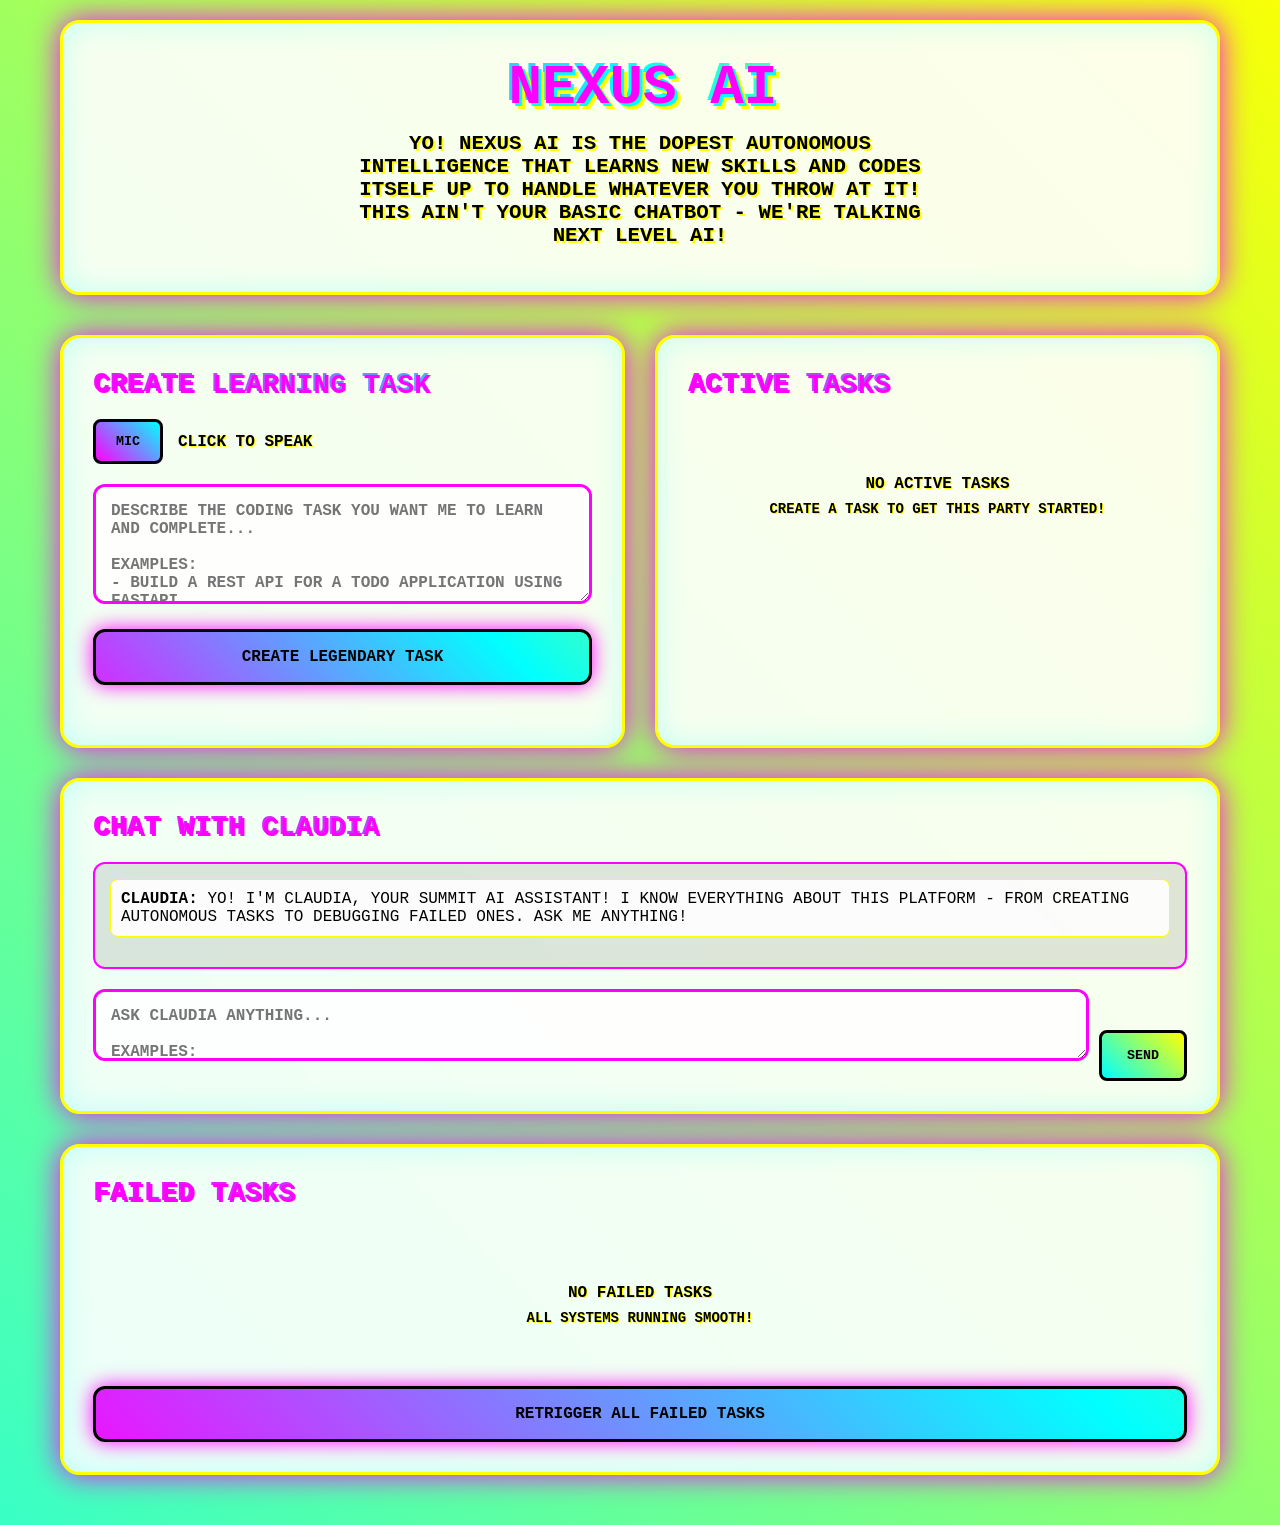
==== commit 82bdeadf: "Merge pull request #14 from mjfuentes/feature/claudia-chat-interface Feature: Claudia Chat Interface" ====
--- a/templates/index.html
+++ b/templates/index.html
@@ -3,74 +3,740 @@
 <head>
     <meta charset="UTF-8">
     <meta name="viewport" content="width=device-width, initial-scale=1.0">
-    <title>NEXUS AI 💎 Y2K AUTONOMOUS INTELLIGENCE 💎</title>
-    <link rel="stylesheet" href="/static/style.css">
+    <title> NEXUS AI  Y2K AUTONOMOUS INTELLIGENCE </title>
+    <style>
+        * { margin: 0; padding: 0; box-sizing: border-box; }
+        
+        body { 
+            font-family: 'Courier New', 'Arial Black', monospace; 
+            margin: 0; 
+            background: linear-gradient(45deg, #ff00ff, #00ffff, #ffff00, #ff00ff);
+            background-size: 400% 400%;
+            animation: gradientShift 3s ease infinite;
+            min-height: 100vh; 
+            color: #000;
+            overflow-x: hidden;
+        }
+        
+        @keyframes gradientShift {
+            0% { background-position: 0% 50%; }
+            50% { background-position: 100% 50%; }
+            100% { background-position: 0% 50%; }
+        }
+        
+        .container { 
+            max-width: 1200px; 
+            margin: 0 auto; 
+            padding: 20px; 
+            position: relative;
+            z-index: 10;
+        }
+        
+        .header { 
+            text-align: center; 
+            color: #000; 
+            margin-bottom: 40px; 
+            padding: 30px 0;
+            background: rgba(255, 255, 255, 0.9);
+            border-radius: 20px;
+            box-shadow: 0 0 30px #ff00ff, inset 0 0 30px rgba(0, 255, 255, 0.2);
+            border: 3px solid #ffff00;
+            animation: pulse 2s ease-in-out infinite alternate;
+        }
+        
+        @keyframes pulse {
+            from { box-shadow: 0 0 30px #ff00ff, inset 0 0 30px rgba(0, 255, 255, 0.2); }
+            to { box-shadow: 0 0 50px #00ffff, inset 0 0 50px rgba(255, 0, 255, 0.3); }
+        }
+        
+        .header h1 { 
+            font-size: 3.5rem; 
+            margin: 0; 
+            text-shadow: 3px 3px 0px #ff00ff, 6px 6px 0px #00ffff, 9px 9px 0px #ffff00; 
+            font-weight: 900;
+            background: linear-gradient(45deg, #ff00ff, #00ffff, #ffff00);
+            -webkit-background-clip: text;
+            -webkit-text-fill-color: transparent;
+            background-clip: text;
+            animation: textGlow 2s ease-in-out infinite alternate;
+        }
+        
+        @keyframes textGlow {
+            from { filter: drop-shadow(0 0 10px #ff00ff); }
+            to { filter: drop-shadow(0 0 20px #00ffff); }
+        }
+        
+        .header p { 
+            font-size: 1.3rem; 
+            margin: 15px 0; 
+            font-weight: 700;
+            text-transform: uppercase;
+            color: #000;
+            text-shadow: 2px 2px 0px #ffff00;
+            max-width: 600px;
+            margin-left: auto;
+            margin-right: auto;
+        }
+        
+        .card { 
+            background: rgba(255, 255, 255, 0.9); 
+            padding: 30px; 
+            border-radius: 20px; 
+            box-shadow: 0 0 30px #ff00ff, inset 0 0 30px rgba(0, 255, 255, 0.2); 
+            backdrop-filter: blur(10px);
+            border: 3px solid #ffff00;
+            transition: all 0.3s ease;
+            margin-bottom: 30px;
+            animation: cardFloat 3s ease-in-out infinite alternate;
+        }
+        
+        @keyframes cardFloat {
+            from { transform: translateY(0px); }
+            to { transform: translateY(-10px); }
+        }
+        
+        .card:hover { 
+            transform: translateY(-15px) scale(1.02); 
+            box-shadow: 0 0 50px #00ffff, inset 0 0 50px rgba(255, 0, 255, 0.3); 
+        }
+        
+        .card h2 { 
+            color: #000; 
+            margin-top: 0; 
+            font-size: 1.75rem; 
+            font-weight: 900; 
+            margin-bottom: 20px;
+            text-transform: uppercase;
+            text-shadow: 2px 2px 0px #ff00ff;
+            background: linear-gradient(45deg, #ff00ff, #00ffff);
+            -webkit-background-clip: text;
+            -webkit-text-fill-color: transparent;
+            background-clip: text;
+        }
+        
+        .btn { 
+            background: linear-gradient(45deg, #ff00ff, #00ffff, #ffff00, #ff00ff); 
+            background-size: 300% 300%;
+            animation: gradientShift 2s ease infinite;
+            color: #000; 
+            padding: 16px 32px; 
+            border: 3px solid #000; 
+            border-radius: 12px; 
+            cursor: pointer; 
+            font-size: 16px; 
+            font-weight: 900; 
+            transition: all 0.3s ease; 
+            box-shadow: 0 0 20px #ff00ff;
+            width: 100%;
+            text-transform: uppercase;
+            font-family: 'Courier New', monospace;
+        }
+        
+        .btn:hover { 
+            transform: translateY(-3px) scale(1.05); 
+            box-shadow: 0 0 30px #00ffff; 
+            text-shadow: 2px 2px 0px #ffff00;
+        }
+        
+        .btn:disabled { 
+            opacity: 0.6; 
+            cursor: not-allowed; 
+            transform: none; 
+            box-shadow: none;
+        }
+        
+        textarea, input { 
+            width: 100%; 
+            padding: 15px; 
+            border: 3px solid #ff00ff; 
+            border-radius: 12px; 
+            font-size: 16px; 
+            font-family: 'Courier New', monospace;
+            background: rgba(255, 255, 255, 0.9);
+            color: #000;
+            font-weight: bold;
+        }
+        
+        textarea { 
+            min-height: 120px; 
+            resize: vertical; 
+            margin-bottom: 20px;
+        }
+        
+        .task-form { 
+            margin-bottom: 30px; 
+        }
+        
+        .voice-input { 
+            display: flex; 
+            align-items: center; 
+            gap: 15px; 
+            margin-bottom: 20px; 
+        }
+        
+        .voice-btn { 
+            background: linear-gradient(45deg, #ff00ff, #00ffff); 
+            color: #000; 
+            border: 3px solid #000; 
+            padding: 12px 20px; 
+            border-radius: 8px; 
+            cursor: pointer; 
+            font-weight: 900;
+            font-family: 'Courier New', monospace;
+            text-transform: uppercase;
+        }
+        
+        .voice-status { 
+            font-weight: bold; 
+            color: #000;
+            text-shadow: 1px 1px 0px #ffff00;
+            text-transform: uppercase;
+        }
+        
+        .task-item { 
+            background: rgba(255, 255, 255, 0.8); 
+            padding: 20px; 
+            border-radius: 12px; 
+            margin-bottom: 15px; 
+            border: 2px solid #ff00ff;
+            box-shadow: 0 0 15px rgba(255, 0, 255, 0.3);
+        }
+        
+        .error-message {
+            background: rgba(255, 0, 0, 0.1);
+            border: 1px solid #ff0000;
+            border-radius: 8px;
+            padding: 10px;
+            margin: 10px 0;
+            max-height: 150px;
+            overflow-y: auto;
+            font-family: 'Courier New', monospace;
+            font-size: 12px;
+            line-height: 1.4;
+            white-space: pre-wrap;
+            word-break: break-word;
+            color: #cc0000;
+            font-weight: bold;
+        }
+        
+        .task-status { 
+            font-weight: bold; 
+            padding: 8px 16px; 
+            border-radius: 20px; 
+            font-size: 14px; 
+            text-transform: uppercase;
+            border: 2px solid #000;
+        }
+        
+        .status-running { 
+            background: linear-gradient(45deg, #ffff00, #ff00ff); 
+            color: #000; 
+        }
+        
+        .status-completed { 
+            background: linear-gradient(45deg, #00ffff, #ffff00); 
+            color: #000; 
+        }
+        
+        .status-failed { 
+            background: linear-gradient(45deg, #ff00ff, #ffff00); 
+            color: #000; 
+        }
+        
+        .empty-state { 
+            text-align: center; 
+            color: #000; 
+            padding: 40px;
+            font-weight: bold;
+            text-transform: uppercase;
+            text-shadow: 1px 1px 0px #ffff00;
+        }
+        
+        .retrigger-btn { 
+            background: linear-gradient(45deg, #ff00ff, #ffff00); 
+            color: #000; 
+            border: 2px solid #000; 
+            padding: 8px 16px; 
+            border-radius: 8px; 
+            cursor: pointer; 
+            font-size: 14px; 
+            font-weight: 900;
+            text-transform: uppercase;
+            font-family: 'Courier New', monospace;
+        }
+        
+        .retrigger-btn:hover { 
+            transform: scale(1.1); 
+            box-shadow: 0 0 15px #ff00ff;
+        }
+        
+        .grid { 
+            display: grid; 
+            grid-template-columns: 1fr 1fr; 
+            gap: 30px; 
+        }
+        
+        .chat-container {
+            max-height: 400px;
+            overflow-y: auto;
+            border: 2px solid #ff00ff;
+            border-radius: 12px;
+            padding: 15px;
+            margin-bottom: 20px;
+            background: rgba(0, 0, 0, 0.1);
+        }
+        
+        .chat-message {
+            margin-bottom: 15px;
+            padding: 10px;
+            border-radius: 8px;
+            font-family: 'Courier New', monospace;
+        }
+        
+        .chat-message.user {
+            background: linear-gradient(45deg, #ff00ff, #00ffff);
+            color: #000;
+            text-align: right;
+            font-weight: bold;
+        }
+        
+        .chat-message.claude {
+            background: rgba(255, 255, 255, 0.9);
+            color: #000;
+            border: 1px solid #ffff00;
+        }
+        
+        .chat-input-container {
+            display: flex;
+            gap: 10px;
+            align-items: flex-end;
+        }
+        
+        .chat-input {
+            flex: 1;
+            min-height: 60px;
+            resize: vertical;
+        }
+        
+        .chat-send-btn {
+            background: linear-gradient(45deg, #00ffff, #ffff00);
+            color: #000;
+            border: 3px solid #000;
+            padding: 15px 25px;
+            border-radius: 8px;
+            cursor: pointer;
+            font-weight: 900;
+            font-family: 'Courier New', monospace;
+            text-transform: uppercase;
+            white-space: nowrap;
+        }
+        
+        .chat-send-btn:hover {
+            transform: scale(1.05);
+            box-shadow: 0 0 15px #00ffff;
+        }
+        
+        .chat-send-btn:disabled {
+            opacity: 0.6;
+            cursor: not-allowed;
+            transform: none;
+        }
+        
+        @media (max-width: 768px) { 
+            .grid { 
+                grid-template-columns: 1fr; 
+            }
+            .header h1 { 
+                font-size: 2.5rem; 
+            }
+        }
+    </style>
 </head>
 <body>
-    <header>
-        <h1>NEXUS AI 💎</h1>
-        <nav>
-            <ul>
-                <li><a href="/">Home</a></li>
-                <li><a href="/about">About</a></li>
-                <li><a href="/contact">Contact</a></li>
-                <li>
-                    <div class="effects-toggle">
-                        <label for="effects-switch">Effects</label>
-                        <input type="checkbox" id="effects-switch" 
-                               checked class="toggle-switch">
+    <div class="container">
+        <div class="header">
+            <h1> NEXUS AI </h1>
+            <p>YO! NEXUS AI is the DOPEST autonomous intelligence that learns NEW SKILLS and codes itself UP to handle WHATEVER you throw at it! This ain't your basic chatbot - we're talking NEXT LEVEL AI! </p>
+        </div>
+
+        <div class="grid">
+            <div class="card">
+                <h2> CREATE LEARNING TASK </h2>
+                <div class="task-form">
+                    <div class="voice-input">
+                        <button class="voice-btn" id="voice-btn" onclick="toggleVoiceInput()">MIC</button>
+                        <span class="voice-status" id="voice-status">CLICK TO SPEAK</span>
                     </div>
-                </li>
-            </ul>
-        </nav>
-    </header>
-    
-    <main>
-        <section class="hero">
-            <h2>AUTONOMOUS AI THAT'S OFF THE CHAIN</h2>
-            <p>YO! NEXUS AI is the DOPEST autonomous intelligence that learns NEW SKILLS and codes itself UP to handle WHATEVER you throw at it! This ain't your basic chatbot - we're talking NEXT LEVEL AI that builds its own tools and keeps getting STRONGER! 🔥</p>
-            <button class="cta-button">💎 LET'S GET IT STARTED 💎</button>
-        </section>
-        
-        <section class="welcome-note">
-            <div class="note-container">
-                <h3>WELCOME TO THE ILLEST AI ON THE BLOCK</h3>
-                <p>YO! Thanks for checking out NEXUS AI! We're bout to take you on a WILD RIDE through the future of autonomous intelligence. This platform is straight FIRE - we got AI that doesn't just talk the talk, it WALKS THE WALK and builds itself up!</p>
-                <p>Whether you're coding, researching, or just keeping it 💯, you're witnessing history in the making. Every time you interact with NEXUS, it gets SMARTER, STRONGER, and more LEGENDARY!</p>
-                <div class="note-highlight">
-                    <strong>READY TO EXPERIENCE THE REALEST AI? LET'S MAKE HISTORY TOGETHER! 🚀💎</strong>
+                    <textarea id="task-description" placeholder="DESCRIBE THE CODING TASK YOU WANT ME TO LEARN AND COMPLETE...
+
+EXAMPLES:
+- BUILD A REST API FOR A TODO APPLICATION USING FASTAPI
+- CREATE A REACT COMPONENT FOR USER AUTHENTICATION  
+- WRITE A PYTHON SCRIPT TO ANALYZE CSV DATA AND GENERATE CHARTS
+- FIX BUGS IN THE PAYMENT PROCESSING MODULE
+- IMPLEMENT A CACHING LAYER USING REDIS"></textarea>
+                    
+                    <button class="btn" onclick="createTask()"> CREATE LEGENDARY TASK </button>
                 </div>
             </div>
-        </section>
-        
-        <section class="features">
-            <div class="feature-card">
-                <h3>💻 SELF-CODING BEAST</h3>
-                <p>This AI writes its OWN CODE and drops NEW FEATURES into itself like it's nothing! We're talking NEXT LEVEL cyborg vibes - it literally UPGRADES ITSELF! 🔥💎</p>
+
+            <div class="card">
+                <h2> ACTIVE TASKS </h2>
+                <div id="active-tasks">
+                    <div class="empty-state">
+                        <div style="font-size: 48px; margin-bottom: 16px; opacity: 0.5;"></div>
+                        <p>NO ACTIVE TASKS</p>
+                        <p style="font-size: 14px; margin-top: 8px;">CREATE A TASK TO GET THIS PARTY STARTED! </p>
+                    </div>
+                </div>
             </div>
-            <div class="feature-card">
-                <h3>🛠️ TOOL BUILDING MACHINE</h3>
-                <p>Doesn't just DO tasks - it BUILDS the DOPEST tools and systems, then keeps them for life! This is straight up DIGITAL EVOLUTION happening before your eyes! 🚀</p>
+        </div>
+
+        <div class="card">
+            <h2> CHAT WITH CLAUDIA </h2>
+            <div class="chat-container" id="chat-container">
+                <div class="chat-message claude">
+                    <strong>CLAUDIA:</strong> YO! I'M CLAUDIA, YOUR SUMMIT AI ASSISTANT! I KNOW EVERYTHING ABOUT THIS PLATFORM - FROM CREATING AUTONOMOUS TASKS TO DEBUGGING FAILED ONES. ASK ME ANYTHING! 
+                </div>
             </div>
-            <div class="feature-card">
-                <h3>🔄 AUTONOMOUS UPGRADE KING</h3>
-                <p>Keeps getting STRONGER and MORE LEGENDARY with every interaction! This AI doesn't stop - it's ALWAYS leveling up and becoming MORE POWERFUL! The future is NOW! ⚡💯</p>
+            <div class="chat-input-container">
+                <textarea id="chat-input" class="chat-input" placeholder="ASK CLAUDIA ANYTHING...
+
+EXAMPLES:
+- HOW DO I CREATE AN AUTONOMOUS TASK?
+- WHY DID MY TASK FAIL?
+- WHAT CAN I BUILD WITH SUMMIT AI?
+- HOW DO I USE THE VOICE INPUT?
+- EXPLAIN HOW THE PLATFORM WORKS"></textarea>
+                <button class="chat-send-btn" onclick="sendChatMessage()" id="chat-send-btn">SEND</button>
             </div>
-        </section>
-    </main>
-    
-    <footer>
-        <p>💎 2024 NEXUS AI - THE REALEST AUTONOMOUS INTELLIGENCE - ALL RIGHTS RESERVED | POWERED BY Y2K ENERGY 💎</p>
-    </footer>
-    
-    <!-- Floating Pets -->
-    <div class="floating-pets floating-cat pet-1"></div>
-    <div class="floating-pets floating-dog pet-2"></div>
-    <div class="floating-pets floating-cat pet-3"></div>
-    <div class="floating-pets floating-dog pet-4"></div>
-    <div class="floating-pets floating-cat pet-5"></div>
-    <div class="floating-pets floating-dog pet-6"></div>
-    
-    <script src="/static/script.js"></script>
+        </div>
+
+        <div class="card">
+            <h2> FAILED TASKS </h2>
+            <div id="failed-tasks">
+                <div class="empty-state">
+                    <div style="font-size: 48px; margin-bottom: 16px; opacity: 0.5;"></div>
+                    <p>NO FAILED TASKS</p>
+                    <p style="font-size: 14px; margin-top: 8px;">ALL SYSTEMS RUNNING SMOOTH! </p>
+                </div>
+            </div>
+            <button class="btn" onclick="retriggerAllFailed()" style="margin-top: 20px;"> RETRIGGER ALL FAILED TASKS </button>
+        </div>
+    </div>
+
+    <script>
+        let recognition;
+        let isListening = false;
+
+        // Voice input functionality
+        function toggleVoiceInput() {
+            if (!('webkitSpeechRecognition' in window) && !('SpeechRecognition' in window)) {
+                alert('SPEECH RECOGNITION NOT SUPPORTED IN THIS BROWSER!');
+                return;
+            }
+
+            if (isListening) {
+                stopListening();
+            } else {
+                startListening();
+            }
+        }
+
+        function startListening() {
+            const SpeechRecognition = window.SpeechRecognition || window.webkitSpeechRecognition;
+            recognition = new SpeechRecognition();
+            
+            recognition.continuous = true;
+            recognition.interimResults = true;
+            recognition.lang = 'en-US';
+
+            recognition.onstart = function() {
+                isListening = true;
+                document.getElementById('voice-btn').textContent = 'STOP';
+                document.getElementById('voice-status').textContent = 'LISTENING... SPEAK NOW!';
+            };
+
+            recognition.onresult = function(event) {
+                let transcript = '';
+                for (let i = event.resultIndex; i < event.results.length; i++) {
+                    transcript += event.results[i][0].transcript;
+                }
+                document.getElementById('task-description').value = transcript;
+            };
+
+            recognition.onerror = function(event) {
+                console.error('SPEECH RECOGNITION ERROR:', event.error);
+                stopListening();
+            };
+
+            recognition.onend = function() {
+                stopListening();
+            };
+
+            recognition.start();
+        }
+
+        function stopListening() {
+            if (recognition) {
+                recognition.stop();
+            }
+            isListening = false;
+            document.getElementById('voice-btn').textContent = 'MIC';
+            document.getElementById('voice-status').textContent = 'CLICK TO SPEAK';
+        }
+
+        // Task management functions
+        async function createTask() {
+            const description = document.getElementById('task-description').value.trim();
+            if (!description) {
+                alert('PLEASE ENTER A TASK DESCRIPTION!');
+                return;
+            }
+
+            try {
+                const response = await fetch('/api/tasks', {
+                    method: 'POST',
+                    headers: {
+                        'Content-Type': 'application/json',
+                    },
+                    body: JSON.stringify({
+                        description: description,
+                        backend: 'claude_code',
+                        model: 'claude-3-5-sonnet-20241022'
+                    }),
+                });
+
+                if (response.ok) {
+                    const result = await response.json();
+                    document.getElementById('task-description').value = '';
+                    loadTasks();
+                    alert('TASK CREATED SUCCESSFULLY! ');
+                } else {
+                    throw new Error('FAILED TO CREATE TASK');
+                }
+            } catch (error) {
+                console.error('ERROR CREATING TASK:', error);
+                alert('ERROR CREATING TASK. PLEASE TRY AGAIN!');
+            }
+        }
+
+        async function loadTasks() {
+            try {
+                const response = await fetch('/api/tasks');
+                const tasks = await response.json();
+                
+                // Filter for active tasks (running, initializing, or pending)
+                const activeTasks = tasks.filter(task => 
+                    task.status === 'running' || 
+                    task.status === 'initializing' || 
+                    task.status === 'pending'
+                );
+                displayActiveTasks(activeTasks);
+                
+                loadFailedTasks();
+            } catch (error) {
+                console.error('ERROR LOADING TASKS:', error);
+            }
+        }
+
+        async function loadFailedTasks() {
+            try {
+                const response = await fetch('/api/tasks/failed');
+                if (response.ok) {
+                    const failedTasks = await response.json();
+                    displayFailedTasks(failedTasks);
+                } else {
+                    // If endpoint doesn't exist, filter failed tasks from all tasks
+                    const allTasksResponse = await fetch('/api/tasks');
+                    const allTasks = await allTasksResponse.json();
+                    const failedTasks = allTasks.filter(task => task.status === 'failed');
+                    displayFailedTasks(failedTasks);
+                }
+            } catch (error) {
+                console.error('ERROR LOADING FAILED TASKS:', error);
+                // Fallback: show empty state
+                displayFailedTasks([]);
+            }
+        }
+
+        function displayActiveTasks(tasks) {
+            const container = document.getElementById('active-tasks');
+            
+            if (tasks.length === 0) {
+                container.innerHTML = `
+                    <div class="empty-state">
+                        <div style="font-size: 48px; margin-bottom: 16px; opacity: 0.5;"></div>
+                        <p>NO ACTIVE TASKS</p>
+                        <p style="font-size: 14px; margin-top: 8px;">CREATE A TASK TO GET THIS PARTY STARTED! </p>
+                    </div>
+                `;
+                return;
+            }
+
+            container.innerHTML = tasks.map(task => `
+                <div class="task-item">
+                    <div style="display: flex; justify-content: space-between; align-items: center; margin-bottom: 10px;">
+                        <span class="task-status status-${task.status}">${task.status.toUpperCase()}</span>
+                        <small style="color: #666; font-weight: bold;">${new Date(task.created_at).toLocaleString()}</small>
+                    </div>
+                    <p style="margin: 10px 0; font-weight: bold; color: #000;">${task.description}</p>
+                    ${task.claude_code_url ? `<p style="margin: 5px 0;"><strong>CLAUDE CODE:</strong> <a href="${task.claude_code_url}" target="_blank" style="color: #ff00ff; font-weight: bold;">OPEN WORKSPACE </a></p>` : ''}
+                    ${task.pr_url ? `<p style="margin: 5px 0;"><strong>PULL REQUEST:</strong> <a href="${task.pr_url}" target="_blank" style="color: #00ffff; font-weight: bold;">VIEW PR </a></p>` : ''}
+                </div>
+            `).join('');
+        }
+
+        function displayFailedTasks(tasks) {
+            const container = document.getElementById('failed-tasks');
+            
+            if (!tasks || tasks.length === 0) {
+                container.innerHTML = `
+                    <div class="empty-state">
+                        <div style="font-size: 48px; margin-bottom: 16px; opacity: 0.5;"></div>
+                        <p>NO FAILED TASKS</p>
+                        <p style="font-size: 14px; margin-top: 8px;">ALL SYSTEMS RUNNING SMOOTH! </p>
+                    </div>
+                `;
+                return;
+            }
+
+            container.innerHTML = tasks.map(task => `
+                <div class="task-item">
+                    <div style="display: flex; justify-content: space-between; align-items: center; margin-bottom: 10px;">
+                        <span class="task-status status-failed">FAILED</span>
+                        <div>
+                            <button class="retrigger-btn" onclick="retriggerTask('${task.task_id || task.id}')"> RETRIGGER</button>
+                        </div>
+                    </div>
+                    <p style="margin: 10px 0; font-weight: bold; color: #000;">${task.description}</p>
+                    <small style="color: #666; font-weight: bold;">CREATED: ${new Date(task.created_at).toLocaleString()}</small>
+                    ${task.error || task.error_message ? `<div class="error-message">ERROR: ${task.error || task.error_message}</div>` : ''}
+                </div>
+            `).join('');
+        }
+
+        async function retriggerTask(taskId) {
+            try {
+                const response = await fetch(`/api/tasks/${taskId}/retrigger`, {
+                    method: 'POST',
+                });
+
+                if (response.ok) {
+                    loadTasks();
+                    loadFailedTasks();
+                    alert('TASK RETRIGGERED SUCCESSFULLY! ');
+                } else {
+                    throw new Error('FAILED TO RETRIGGER TASK');
+                }
+            } catch (error) {
+                console.error('ERROR RETRIGGERING TASK:', error);
+                alert('ERROR RETRIGGERING TASK. PLEASE TRY AGAIN!');
+            }
+        }
+
+        async function retriggerAllFailed() {
+            try {
+                const response = await fetch('/api/tasks/retrigger-all-failed', {
+                    method: 'POST',
+                });
+
+                if (response.ok) {
+                    loadTasks();
+                    loadFailedTasks();
+                    alert('ALL FAILED TASKS RETRIGGERED SUCCESSFULLY! ');
+                } else {
+                    throw new Error('FAILED TO RETRIGGER ALL TASKS');
+                }
+            } catch (error) {
+                console.error('ERROR RETRIGGERING ALL TASKS:', error);
+                alert('ERROR RETRIGGERING ALL TASKS. PLEASE TRY AGAIN!');
+            }
+        }
+
+        // Chat functionality
+        async function sendChatMessage() {
+            const input = document.getElementById('chat-input');
+            const sendBtn = document.getElementById('chat-send-btn');
+            const chatContainer = document.getElementById('chat-container');
+            
+            const message = input.value.trim();
+            if (!message) {
+                alert('PLEASE ENTER A MESSAGE!');
+                return;
+            }
+            
+            // Disable send button
+            sendBtn.disabled = true;
+            sendBtn.textContent = 'SENDING...';
+            
+            // Add user message to chat
+            addChatMessage('user', message);
+            
+            // Clear input
+            input.value = '';
+            
+            try {
+                const response = await fetch('/api/chat', {
+                    method: 'POST',
+                    headers: {
+                        'Content-Type': 'application/json',
+                    },
+                    body: JSON.stringify({
+                        message: message
+                    }),
+                });
+                
+                const result = await response.json();
+                
+                if (result.success) {
+                    addChatMessage('claude', result.response);
+                } else {
+                    addChatMessage('claude', `ERROR: ${result.error}`);
+                }
+                
+            } catch (error) {
+                console.error('CHAT ERROR:', error);
+                addChatMessage('claude', 'ERROR: FAILED TO CONNECT TO CLAUDE. PLEASE TRY AGAIN!');
+            } finally {
+                // Re-enable send button
+                sendBtn.disabled = false;
+                sendBtn.textContent = 'SEND';
+            }
+        }
+        
+        function addChatMessage(sender, message) {
+            const chatContainer = document.getElementById('chat-container');
+            const messageDiv = document.createElement('div');
+            messageDiv.className = `chat-message ${sender}`;
+            
+            if (sender === 'user') {
+                messageDiv.innerHTML = `<strong>YOU:</strong> ${message}`;
+            } else {
+                messageDiv.innerHTML = `<strong>CLAUDIA:</strong> ${message}`;
+            }
+            
+            chatContainer.appendChild(messageDiv);
+            chatContainer.scrollTop = chatContainer.scrollHeight;
+        }
+        
+        // Allow Enter to send chat message (Shift+Enter for new line)
+        document.addEventListener('DOMContentLoaded', function() {
+            const chatInput = document.getElementById('chat-input');
+            chatInput.addEventListener('keydown', function(e) {
+                if (e.key === 'Enter' && !e.shiftKey) {
+                    e.preventDefault();
+                    sendChatMessage();
+                }
+            });
+        });
+
+        // Load tasks on page load and set up auto-refresh
+        document.addEventListener('DOMContentLoaded', function() {
+            loadTasks();
+            setInterval(loadTasks, 5000); // Refresh every 5 seconds
+            setInterval(loadFailedTasks, 10000); // Check for failed tasks every 10 seconds
+        });
+    </script>
 </body>
 </html>
